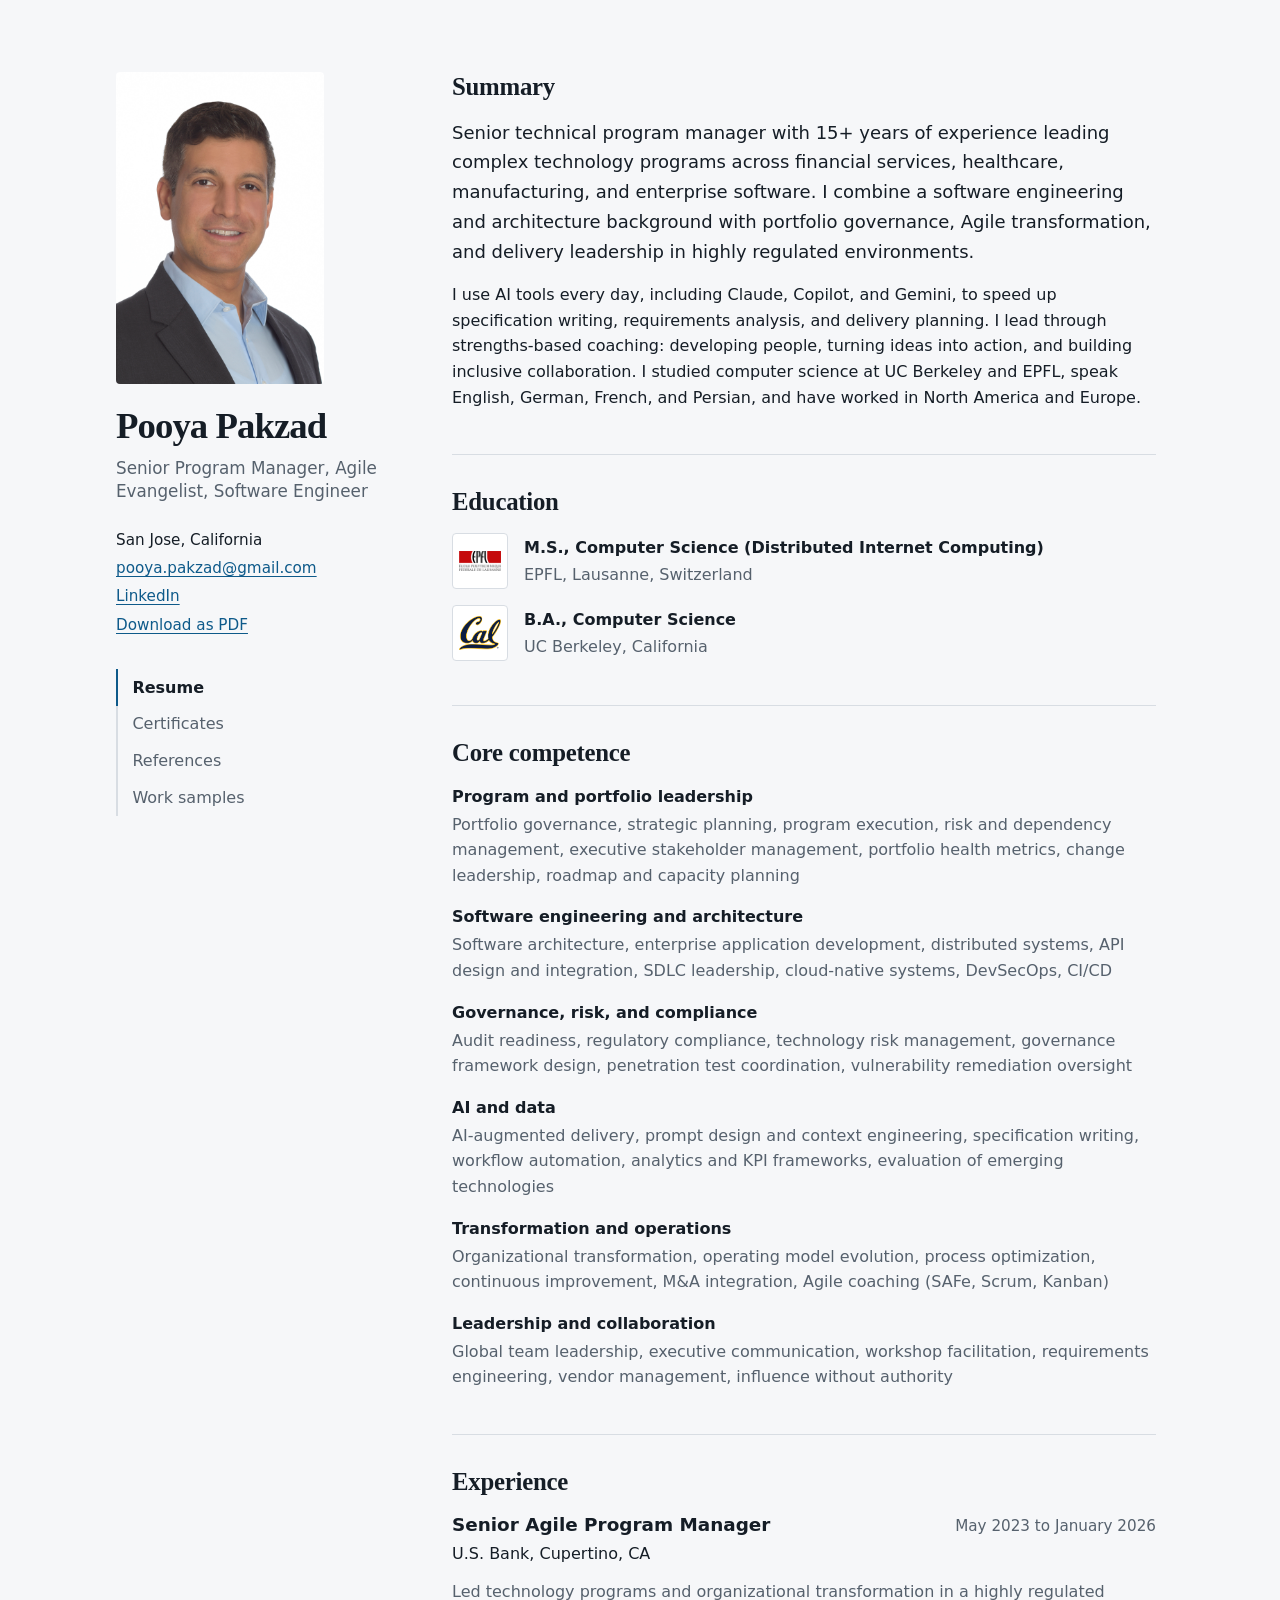
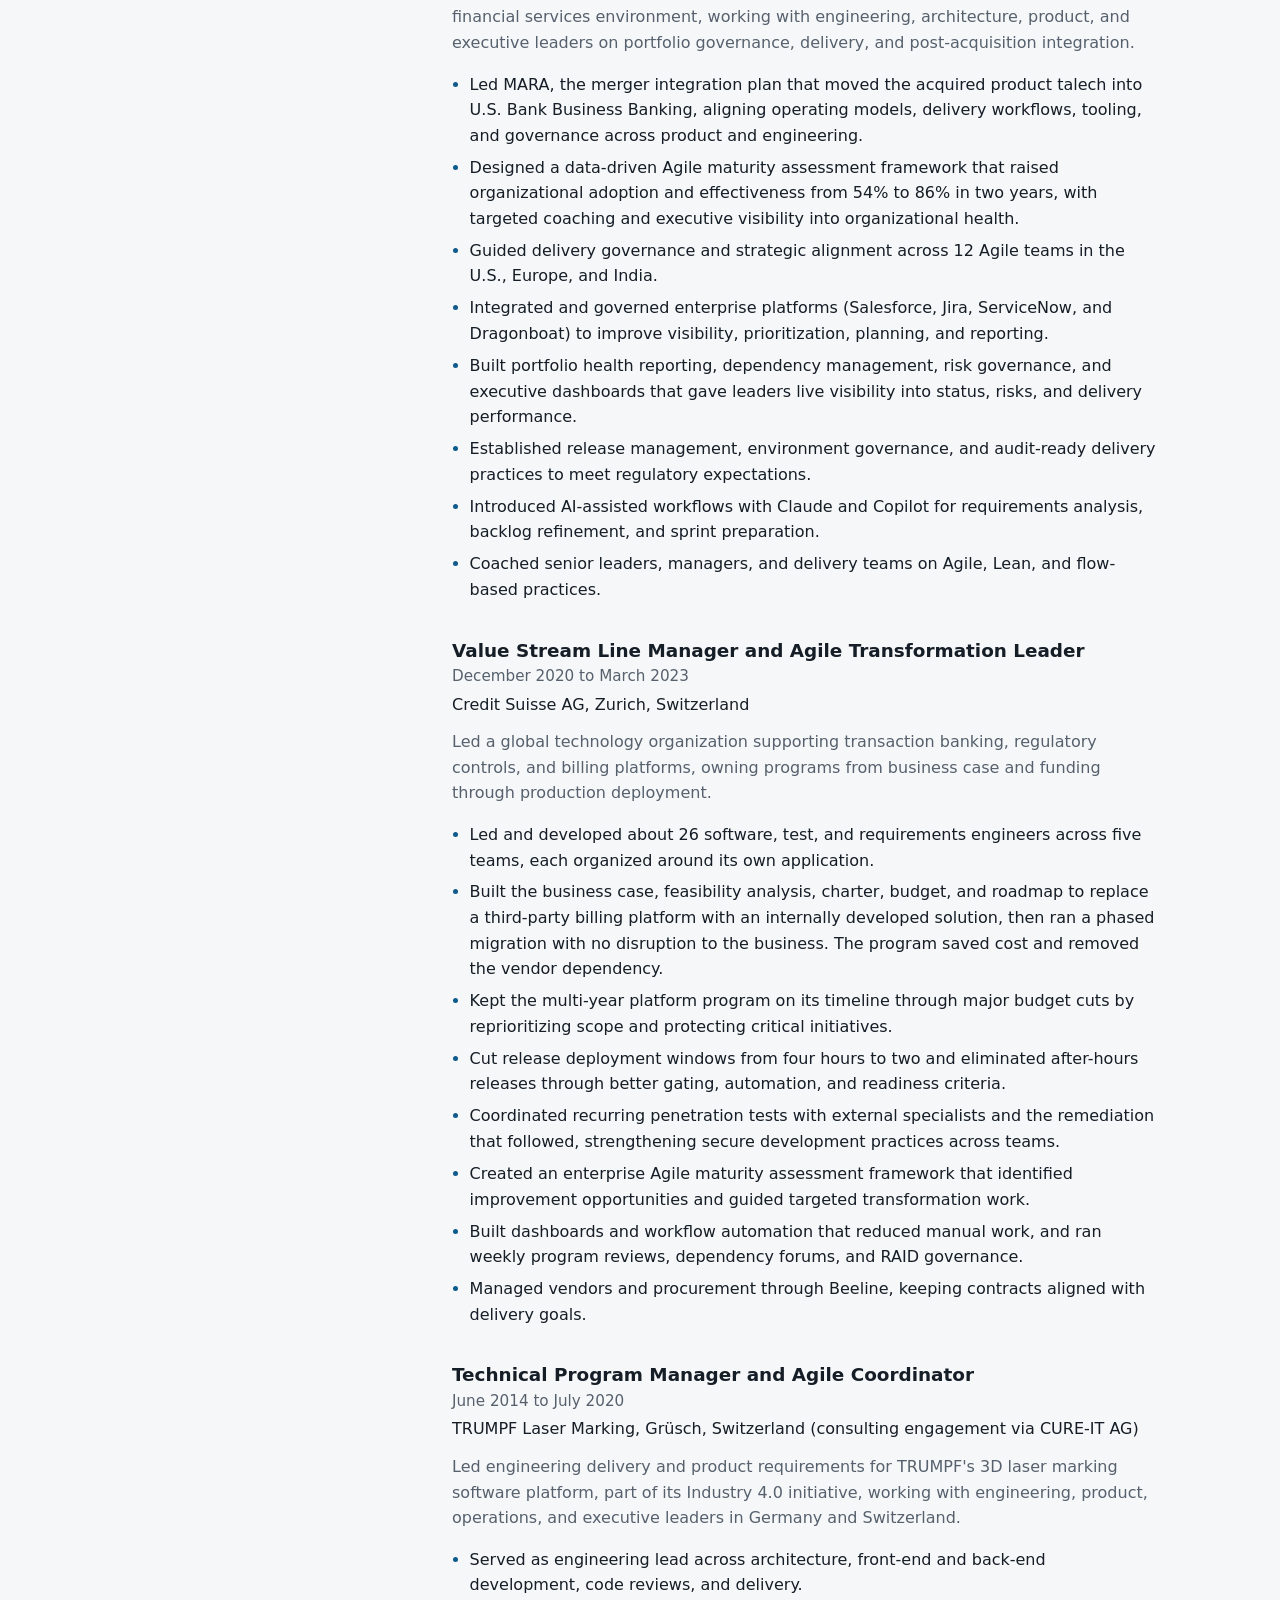
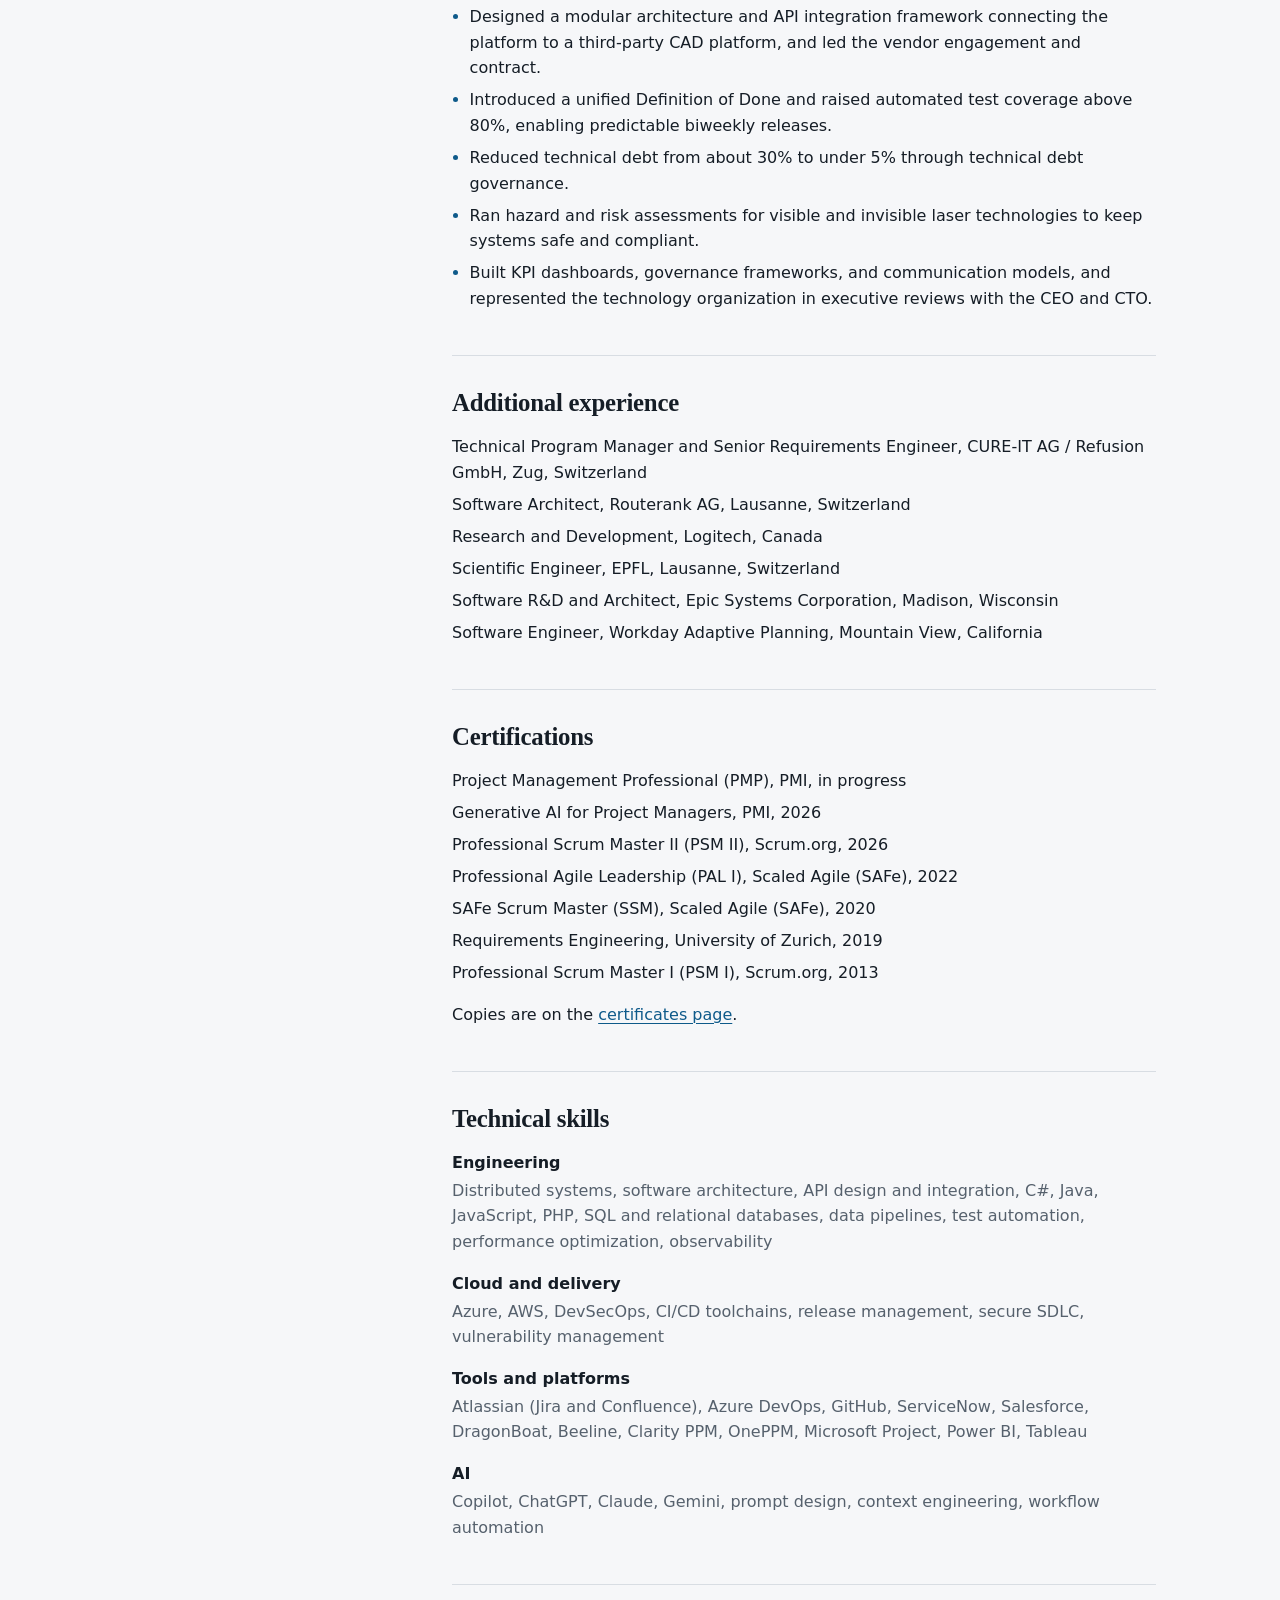
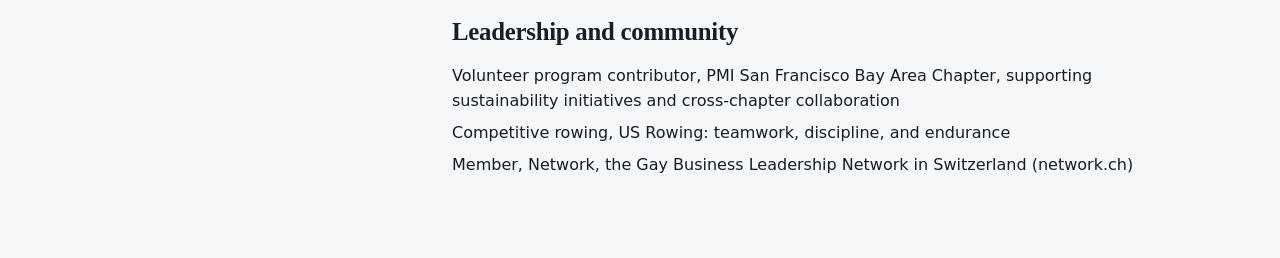
==== index.html @ b154275a "Fix image source paths for education logos" ====
<!doctype html>
<html lang="en">
<head>
  <meta charset="utf-8">
  <meta name="viewport" content="width=device-width, initial-scale=1">
  <meta name="color-scheme" content="light dark">
  <title>Resume | Pooya Pakzad</title>
  <meta name="description" content="Resume of Pooya Pakzad, Senior Technical Program Manager with 15+ years leading complex technology programs in financial services, healthcare, manufacturing, and enterprise software.">
  <link rel="icon" href="data:,">
  <link rel="stylesheet" href="style.css">
</head>
<body>
<div class="page">
  <div class="layout">

    <header class="rail">
      <img class="portrait" src="photo.jpg" width="640" height="960" alt="Portrait of Pooya Pakzad">
      <h1 class="name">Pooya Pakzad</h1>
      <p class="role">Senior Program Manager, Agile Evangelist, Software Engineer</p>
      <ul class="contact">
        <li>San Jose, California</li>
        <li><a href="mailto:pooya.pakzad@gmail.com">pooya.pakzad@gmail.com</a></li>
        <li><a href="https://www.linkedin.com/in/pooyapakzad/">LinkedIn</a></li>
        <li class="noprint"><a href="resume.pdf">Download as PDF</a></li>
      </ul>
      <nav class="nav" aria-label="Site">
        <ul>
          <li><a href="index.html" aria-current="page">Resume</a></li>
          <li><a href="certificates.html">Certificates</a></li>
          <li><a href="references.html">References</a></li>
          <li><a href="samples.html">Work samples</a></li>
        </ul>
      </nav>
    </header>

    <main class="main">

      <section aria-labelledby="summary">
        <h2 id="summary">Summary</h2>
        <p class="lede">Senior technical program manager with 15+ years of experience leading complex technology programs across financial services, healthcare, manufacturing, and enterprise software. I combine a software engineering and architecture background with portfolio governance, Agile transformation, and delivery leadership in highly regulated environments.</p>
        <p>I use AI tools every day, including Claude, Copilot, and Gemini, to speed up specification writing, requirements analysis, and delivery planning. I lead through strengths-based coaching: developing people, turning ideas into action, and building inclusive collaboration. I studied computer science at UC Berkeley and EPFL, speak English, German, French, and Persian, and have worked in North America and Europe.</p>
      </section>

      <section aria-labelledby="education">
        <h2 id="education">Education</h2>
        <ul class="edu">
          <li>
            <img class="edu-logo" src="Logos/epfl.png" alt="" onerror="this.remove()">
            <div>
              <p class="degree">M.S., Computer Science (Distributed Internet Computing)</p>
              <p class="school">EPFL, Lausanne, Switzerland</p>
            </div>
          </li>
          <li>
            <img class="edu-logo" src="Logos/uc-berkeley.png" alt="" onerror="this.remove()">
            <div>
              <p class="degree">B.A., Computer Science</p>
              <p class="school">UC Berkeley, California</p>
            </div>
          </li>
        </ul>
      </section>

      <section aria-labelledby="competence">
        <h2 id="competence">Core competence</h2>
        <dl class="terms">
          <div>
            <dt>Program and portfolio leadership</dt>
            <dd>Portfolio governance, strategic planning, program execution, risk and dependency management, executive stakeholder management, portfolio health metrics, change leadership, roadmap and capacity planning</dd>
          </div>
          <div>
            <dt>Software engineering and architecture</dt>
            <dd>Software architecture, enterprise application development, distributed systems, API design and integration, SDLC leadership, cloud-native systems, DevSecOps, CI/CD</dd>
          </div>
          <div>
            <dt>Governance, risk, and compliance</dt>
            <dd>Audit readiness, regulatory compliance, technology risk management, governance framework design, penetration test coordination, vulnerability remediation oversight</dd>
          </div>
          <div>
            <dt>AI and data</dt>
            <dd>AI-augmented delivery, prompt design and context engineering, specification writing, workflow automation, analytics and KPI frameworks, evaluation of emerging technologies</dd>
          </div>
          <div>
            <dt>Transformation and operations</dt>
            <dd>Organizational transformation, operating model evolution, process optimization, continuous improvement, M&amp;A integration, Agile coaching (SAFe, Scrum, Kanban)</dd>
          </div>
          <div>
            <dt>Leadership and collaboration</dt>
            <dd>Global team leadership, executive communication, workshop facilitation, requirements engineering, vendor management, influence without authority</dd>
          </div>
        </dl>
      </section>

      <section aria-labelledby="experience">
        <h2 id="experience">Experience</h2>

        <article class="job">
          <header>
            <h3>Senior Agile Program Manager</h3>
            <p class="dates">May 2023 to January 2026</p>
            <p class="org">U.S. Bank, Cupertino, CA</p>
          </header>
          <p class="blurb">Led technology programs and organizational transformation in a highly regulated financial services environment, working with engineering, architecture, product, and executive leaders on portfolio governance, delivery, and post-acquisition integration.</p>
          <ul>
            <li>Led MARA, the merger integration plan that moved the acquired product talech into U.S. Bank Business Banking, aligning operating models, delivery workflows, tooling, and governance across product and engineering.</li>
            <li>Designed a data-driven Agile maturity assessment framework that raised organizational adoption and effectiveness from 54% to 86% in two years, with targeted coaching and executive visibility into organizational health.</li>
            <li>Guided delivery governance and strategic alignment across 12 Agile teams in the U.S., Europe, and India.</li>
            <li>Integrated and governed enterprise platforms (Salesforce, Jira, ServiceNow, and Dragonboat) to improve visibility, prioritization, planning, and reporting.</li>
            <li>Built portfolio health reporting, dependency management, risk governance, and executive dashboards that gave leaders live visibility into status, risks, and delivery performance.</li>
            <li>Established release management, environment governance, and audit-ready delivery practices to meet regulatory expectations.</li>
            <li>Introduced AI-assisted workflows with Claude and Copilot for requirements analysis, backlog refinement, and sprint preparation.</li>
            <li>Coached senior leaders, managers, and delivery teams on Agile, Lean, and flow-based practices.</li>
          </ul>
        </article>

        <article class="job">
          <header>
            <h3>Value Stream Line Manager and Agile Transformation Leader</h3>
            <p class="dates">December 2020 to March 2023</p>
            <p class="org">Credit Suisse AG, Zurich, Switzerland</p>
          </header>
          <p class="blurb">Led a global technology organization supporting transaction banking, regulatory controls, and billing platforms, owning programs from business case and funding through production deployment.</p>
          <ul>
            <li>Led and developed about 26 software, test, and requirements engineers across five teams, each organized around its own application.</li>
            <li>Built the business case, feasibility analysis, charter, budget, and roadmap to replace a third-party billing platform with an internally developed solution, then ran a phased migration with no disruption to the business. The program saved cost and removed the vendor dependency.</li>
            <li>Kept the multi-year platform program on its timeline through major budget cuts by reprioritizing scope and protecting critical initiatives.</li>
            <li>Cut release deployment windows from four hours to two and eliminated after-hours releases through better gating, automation, and readiness criteria.</li>
            <li>Coordinated recurring penetration tests with external specialists and the remediation that followed, strengthening secure development practices across teams.</li>
            <li>Created an enterprise Agile maturity assessment framework that identified improvement opportunities and guided targeted transformation work.</li>
            <li>Built dashboards and workflow automation that reduced manual work, and ran weekly program reviews, dependency forums, and RAID governance.</li>
            <li>Managed vendors and procurement through Beeline, keeping contracts aligned with delivery goals.</li>
          </ul>
        </article>

        <article class="job">
          <header>
            <h3>Technical Program Manager and Agile Coordinator</h3>
            <p class="dates">June 2014 to July 2020</p>
            <p class="org">TRUMPF Laser Marking, Grüsch, Switzerland (consulting engagement via CURE-IT AG)</p>
          </header>
          <p class="blurb">Led engineering delivery and product requirements for TRUMPF's 3D laser marking software platform, part of its Industry 4.0 initiative, working with engineering, product, operations, and executive leaders in Germany and Switzerland.</p>
          <ul>
            <li>Served as engineering lead across architecture, front-end and back-end development, code reviews, and delivery.</li>
            <li>Designed a modular architecture and API integration framework connecting the platform to a third-party CAD platform, and led the vendor engagement and contract.</li>
            <li>Introduced a unified Definition of Done and raised automated test coverage above 80%, enabling predictable biweekly releases.</li>
            <li>Reduced technical debt from about 30% to under 5% through technical debt governance.</li>
            <li>Ran hazard and risk assessments for visible and invisible laser technologies to keep systems safe and compliant.</li>
            <li>Built KPI dashboards, governance frameworks, and communication models, and represented the technology organization in executive reviews with the CEO and CTO.</li>
          </ul>
        </article>
      </section>

      <section aria-labelledby="earlier">
        <h2 id="earlier">Additional experience</h2>
        <ul class="plain">
          <li>Technical Program Manager and Senior Requirements Engineer, CURE-IT AG / Refusion GmbH, Zug, Switzerland</li>
          <li>Software Architect, Routerank AG, Lausanne, Switzerland</li>
          <li>Research and Development, Logitech, Canada</li>
          <li>Scientific Engineer, EPFL, Lausanne, Switzerland</li>
          <li>Software R&amp;D and Architect, Epic Systems Corporation, Madison, Wisconsin</li>
          <li>Software Engineer, Workday Adaptive Planning, Mountain View, California</li>
        </ul>
      </section>

      <section aria-labelledby="certifications">
        <h2 id="certifications">Certifications</h2>
        <ul class="plain">
          <li>Project Management Professional (PMP), PMI, in progress</li>
          <li>Generative AI for Project Managers, PMI, 2026</li>
          <li>Professional Scrum Master II (PSM II), Scrum.org, 2026</li>
          <li>Professional Agile Leadership (PAL I), Scaled Agile (SAFe), 2022</li>
          <li>SAFe Scrum Master (SSM), Scaled Agile (SAFe), 2020</li>
          <li>Requirements Engineering, University of Zurich, 2019</li>
          <li>Professional Scrum Master I (PSM I), Scrum.org, 2013</li>
        </ul>
        <p>Copies are on the <a href="certificates.html">certificates page</a>.</p>
      </section>

      <section aria-labelledby="skills">
        <h2 id="skills">Technical skills</h2>
        <dl class="terms">
          <div>
            <dt>Engineering</dt>
            <dd>Distributed systems, software architecture, API design and integration, C#, Java, JavaScript, PHP, SQL and relational databases, data pipelines, test automation, performance optimization, observability</dd>
          </div>
          <div>
            <dt>Cloud and delivery</dt>
            <dd>Azure, AWS, DevSecOps, CI/CD toolchains, release management, secure SDLC, vulnerability management</dd>
          </div>
          <div>
            <dt>Tools and platforms</dt>
            <dd>Atlassian (Jira and Confluence), Azure DevOps, GitHub, ServiceNow, Salesforce, DragonBoat, Beeline, Clarity PPM, OnePPM, Microsoft Project, Power BI, Tableau</dd>
          </div>
          <div>
            <dt>AI</dt>
            <dd>Copilot, ChatGPT, Claude, Gemini, prompt design, context engineering, workflow automation</dd>
          </div>
        </dl>
      </section>

      <section aria-labelledby="community">
        <h2 id="community">Leadership and community</h2>
        <ul class="plain">
          <li>Volunteer program contributor, PMI San Francisco Bay Area Chapter, supporting sustainability initiatives and cross-chapter collaboration</li>
          <li>Competitive rowing, US Rowing: teamwork, discipline, and endurance</li>
          <li>Member, Network, the Gay Business Leadership Network in Switzerland (network.ch)</li>
        </ul>
      </section>

    </main>
  </div>
</div>
</body>
</html>
---- style.css ----
:root {
  --bg: #f6f7f9;
  --ink: #151d26;
  --muted: #56616d;
  --rule: #d8dde3;
  --accent: #0e5a8a;
  --serif: "Iowan Old Style", "Palatino Linotype", Palatino, Charter, Georgia, serif;
  --sans: system-ui, -apple-system, "Segoe UI", Roboto, "Helvetica Neue", Arial, sans-serif;
}

@media (prefers-color-scheme: dark) {
  :root {
    --bg: #0f161d;
    --ink: #e7ecf1;
    --muted: #9aa6b2;
    --rule: #273340;
    --accent: #7bb8e3;
  }
}

* { box-sizing: border-box; }

@media (prefers-reduced-motion: no-preference) {
  html { scroll-behavior: smooth; }
}

body {
  margin: 0;
  background: var(--bg);
  color: var(--ink);
  font: 400 1rem/1.6 var(--sans);
  -webkit-font-smoothing: antialiased;
}

a {
  color: var(--accent);
  text-decoration-thickness: 1px;
  text-underline-offset: 3px;
}
a:hover { text-decoration-thickness: 2px; }
:focus-visible {
  outline: 3px solid var(--accent);
  outline-offset: 3px;
  border-radius: 2px;
}

.page {
  max-width: 68rem;
  margin: 0 auto;
  padding: 0 1.25rem;
}

.layout {
  display: grid;
  gap: 2.5rem;
  padding: 3rem 0 4rem;
}

/* Left rail: portrait, name, contact, navigation */
.rail .portrait {
  display: block;
  width: 11rem;
  height: auto;
  margin: 0 0 1.5rem;
  border-radius: 4px;
  background: var(--rule);
}
.rail { container-type: inline-size; }
.rail .name {
  margin: 0;
  font: 600 2.3rem / 1 var(--serif);
  letter-spacing: -0.025em;
  white-space: nowrap;
}
/* Scale the name to the width of the column so it always stays on one line */
@supports (font-size: 1cqi) {
  .rail .name { font-size: min(3.25rem, 13.5cqi); }
}
.rail .name a { color: inherit; text-decoration: none; }
.rail .role {
  margin: 0.75rem 0 0;
  color: var(--muted);
  font-size: 1.05rem;
  line-height: 1.4;
  text-wrap: balance;
}
.contact {
  margin: 1.5rem 0 0;
  padding: 0;
  list-style: none;
  font-size: 0.95rem;
}
.contact li { margin: 0.25rem 0; overflow-wrap: anywhere; }

.nav { margin-top: 2rem; }
.nav ul {
  list-style: none;
  margin: 0;
  padding: 0;
  display: flex;
  flex-wrap: wrap;
  gap: 0.25rem 1.25rem;
}
.nav a {
  display: block;
  padding: 0.4rem 0;
  border-bottom: 2px solid transparent;
  color: var(--muted);
  text-decoration: none;
}
.nav a:hover { color: var(--ink); }
.nav a[aria-current="page"] {
  color: var(--ink);
  font-weight: 600;
  border-bottom-color: var(--accent);
}

@media (min-width: 56rem) {
  .layout {
    grid-template-columns: 17rem minmax(0, 1fr);
    gap: 4rem;
    padding-top: 4.5rem;
  }
  .rail { align-self: start; }
  .rail .portrait { width: 13rem; }
  .nav ul { display: block; }
  .nav a {
    padding: 0.35rem 0 0.35rem 0.9rem;
    border-bottom: 0;
    border-left: 2px solid var(--rule);
  }
  .nav a:hover { border-left-color: var(--ink); }
  .nav a[aria-current="page"] { border-left-color: var(--accent); }
}

/* Keep the left column pinned only when the screen is tall enough to show all of it */
@media (min-width: 56rem) and (min-height: 56rem) {
  .rail { position: sticky; top: 2rem; }
}

/* Main column */
.main { max-width: 44rem; }
.main h1 {
  margin: 0 0 0.75rem;
  font: 600 2rem / 1.1 var(--serif);
  letter-spacing: -0.015em;
}
.main h2 {
  margin: 0 0 1rem;
  font: 600 1.55rem / 1.2 var(--serif);
  letter-spacing: -0.01em;
}
.main section + section {
  margin-top: 2.75rem;
  padding-top: 2rem;
  border-top: 1px solid var(--rule);
}
.lede { margin: 0; font-size: 1.125rem; line-height: 1.65; }
.intro { margin: 0 0 2rem; color: var(--muted); }

.main ul { padding-left: 1.1rem; }
.main li { margin: 0.4rem 0; }
.main li::marker { color: var(--accent); }
.main ul.plain { list-style: none; padding-left: 0; }

/* Definition lists: competence and skills */
.terms { margin: 0; display: grid; gap: 1rem; }
.terms div { margin: 0; }
.terms dt { font-weight: 600; }
.terms dd { margin: 0.15rem 0 0; color: var(--muted); }

/* Jobs */
.job + .job { margin-top: 2.25rem; }
.job header {
  display: flex;
  flex-wrap: wrap;
  justify-content: space-between;
  align-items: baseline;
  gap: 0.1rem 1.5rem;
}
.job h3 { margin: 0; font: 600 1.15rem / 1.3 var(--sans); }
.job .dates {
  margin: 0;
  color: var(--muted);
  font-size: 0.95rem;
  font-variant-numeric: tabular-nums;
}
.job .org { flex-basis: 100%; margin: 0.1rem 0 0; font-weight: 500; }
.job .blurb { margin: 0.75rem 0 0; color: var(--muted); }

/* Education */
.main ul.edu { list-style: none; padding-left: 0; }
.main .edu li { display: flex; align-items: center; gap: 1rem; margin: 1rem 0; }
.edu-logo {
  flex: none;
  width: 3.5rem;
  height: 3.5rem;
  padding: 0.35rem;
  object-fit: contain;
  background: #fff;
  border: 1px solid var(--rule);
  border-radius: 4px;
}
.edu .degree { margin: 0; font-weight: 600; }
.edu .school { margin: 0.1rem 0 0; color: var(--muted); }

/* Document lists: certificates, references, samples */
.docs { list-style: none; margin: 0; padding: 0; }
.main .docs li {
  display: flex;
  flex-wrap: wrap;
  justify-content: space-between;
  align-items: baseline;
  gap: 0.25rem 1.5rem;
  margin: 0;
  padding: 1rem 0;
  border-top: 1px solid var(--rule);
}
.main .docs li:last-child { border-bottom: 1px solid var(--rule); }
.docs .title { margin: 0; font-weight: 600; }
.docs .meta { margin: 0.1rem 0 0; color: var(--muted); font-size: 0.95rem; }
.docs .status { color: var(--muted); font-size: 0.95rem; }

@media print {
  body { background: #fff; color: #000; font-size: 10.5pt; }
  .nav, .noprint { display: none; }
  .layout { display: block; padding: 0; }
  .rail { position: static; margin-bottom: 1.5rem; }
  .main { max-width: none; }
  a { color: inherit; }
  .job, .terms div { break-inside: avoid; }
}
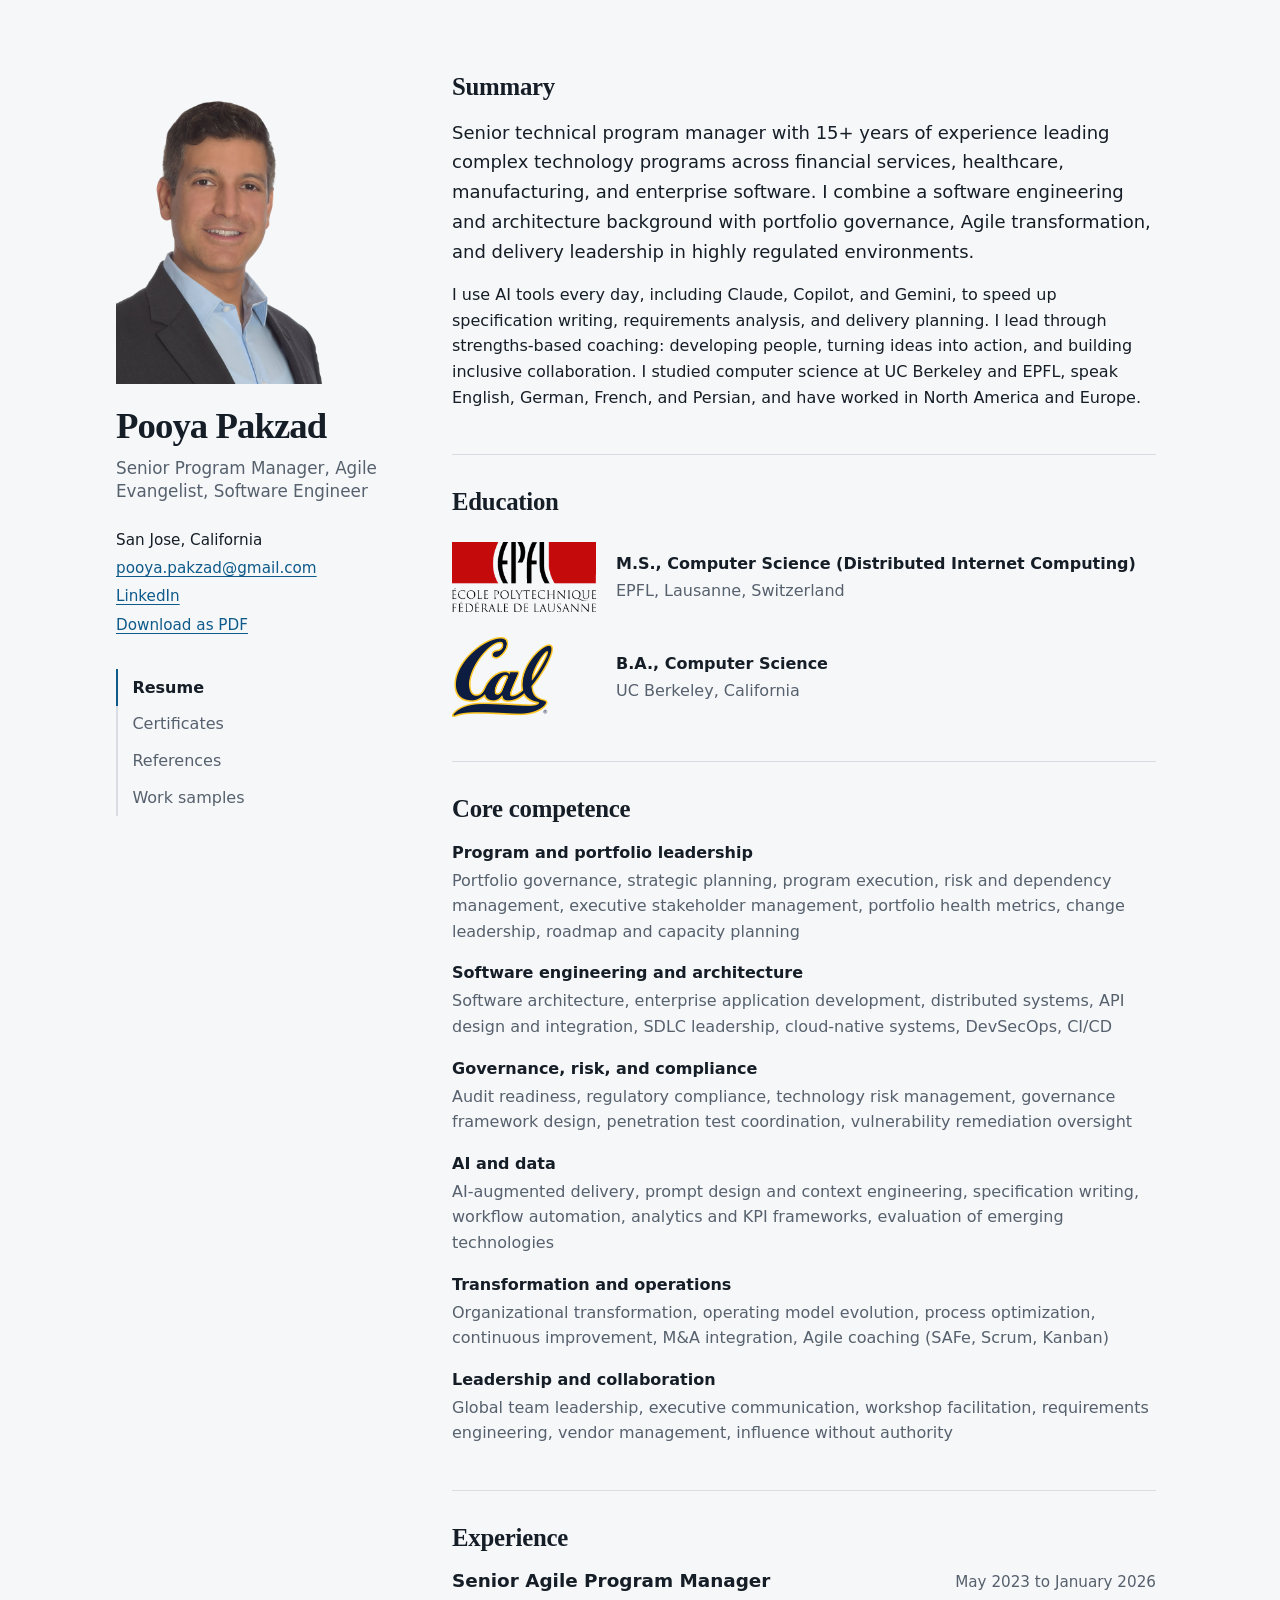
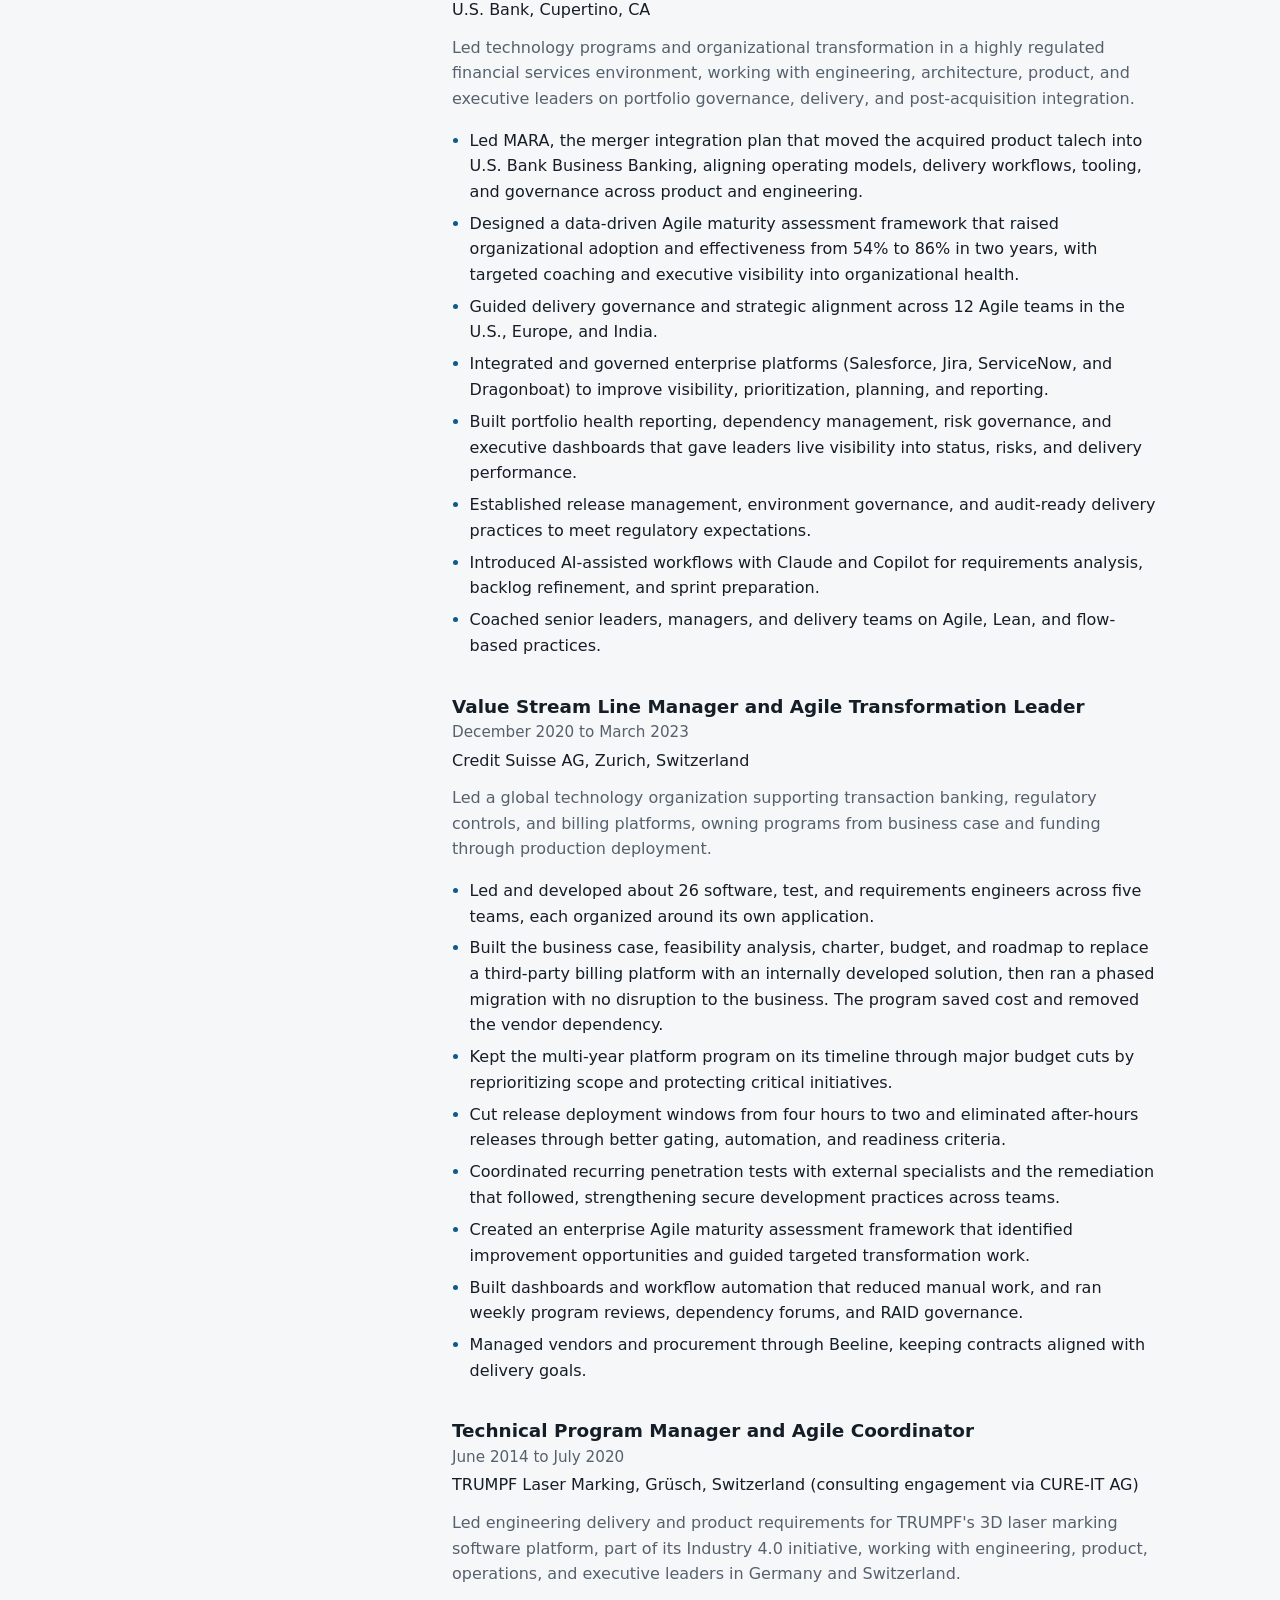
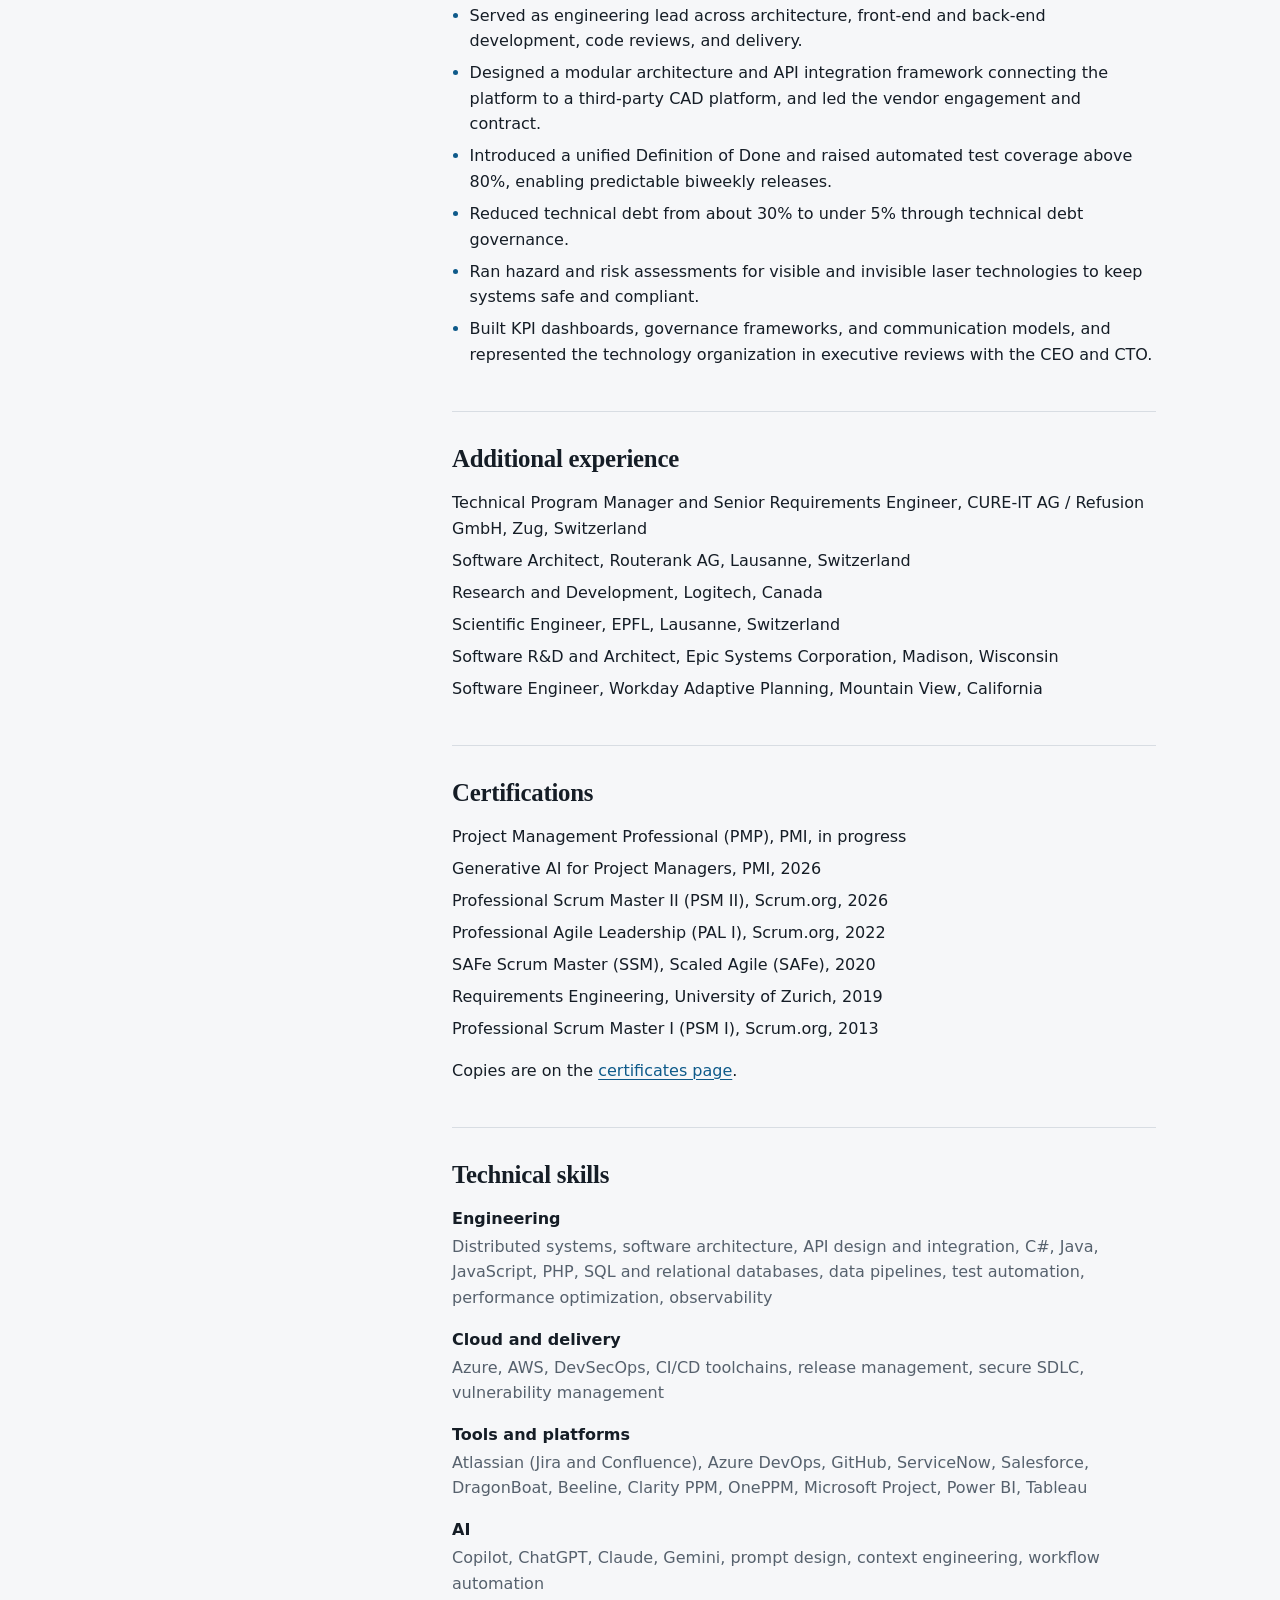
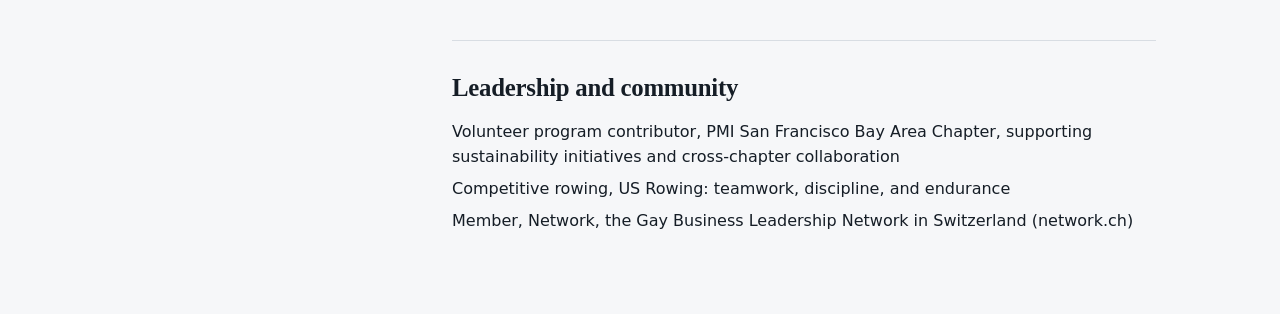
==== commit 92a58fa6: "Add files via upload" ====
--- a/index.html
+++ b/index.html
@@ -14,7 +14,7 @@
   <div class="layout">
 
     <header class="rail">
-      <img class="portrait" src="photo.jpg" width="640" height="960" alt="Portrait of Pooya Pakzad">
+      <img class="portrait" src="photo.webp" width="640" height="960" alt="Portrait of Pooya Pakzad">
       <h1 class="name">Pooya Pakzad</h1>
       <p class="role">Senior Program Manager, Agile Evangelist, Software Engineer</p>
       <ul class="contact">
@@ -45,14 +45,14 @@
         <h2 id="education">Education</h2>
         <ul class="edu">
           <li>
-            <img class="edu-logo" src="Logos/epfl.png" alt="" onerror="this.remove()">
+            <img class="edu-logo" src="Logos/epfl.png" alt="" onerror="this.style.visibility='hidden'">
             <div>
               <p class="degree">M.S., Computer Science (Distributed Internet Computing)</p>
               <p class="school">EPFL, Lausanne, Switzerland</p>
             </div>
           </li>
           <li>
-            <img class="edu-logo" src="Logos/uc-berkeley.png" alt="" onerror="this.remove()">
+            <img class="edu-logo" src="Logos/uc-berkeley.png" alt="" onerror="this.style.visibility='hidden'">
             <div>
               <p class="degree">B.A., Computer Science</p>
               <p class="school">UC Berkeley, California</p>
@@ -168,7 +168,7 @@
           <li>Project Management Professional (PMP), PMI, in progress</li>
           <li>Generative AI for Project Managers, PMI, 2026</li>
           <li>Professional Scrum Master II (PSM II), Scrum.org, 2026</li>
-          <li>Professional Agile Leadership (PAL I), Scaled Agile (SAFe), 2022</li>
+          <li>Professional Agile Leadership (PAL I), Scrum.org, 2022</li>
           <li>SAFe Scrum Master (SSM), Scaled Agile (SAFe), 2020</li>
           <li>Requirements Engineering, University of Zurich, 2019</li>
           <li>Professional Scrum Master I (PSM I), Scrum.org, 2013</li>
--- a/style.css
+++ b/style.css
@@ -62,8 +62,6 @@
   width: 11rem;
   height: auto;
   margin: 0 0 1.5rem;
-  border-radius: 4px;
-  background: var(--rule);
 }
 .rail { container-type: inline-size; }
 .rail .name {
@@ -190,22 +188,37 @@
 
 /* Education */
 .main ul.edu { list-style: none; padding-left: 0; }
-.main .edu li { display: flex; align-items: center; gap: 1rem; margin: 1rem 0; }
+.main .edu li { display: flex; align-items: center; gap: 1.25rem; margin: 1.25rem 0; }
+/* Logos have transparent backgrounds and sit directly on the page, without a frame */
 .edu-logo {
   flex: none;
-  width: 3.5rem;
-  height: 3.5rem;
-  padding: 0.35rem;
+  width: 9rem;
+  height: 5rem;
   object-fit: contain;
-  background: #fff;
-  border: 1px solid var(--rule);
-  border-radius: 4px;
+  object-position: left center;
+}
+.logo {
+  flex: none;
+  width: 7rem;
+  height: 5rem;
+  object-fit: contain;
+  object-position: left center;
+}
+/* Dark mode: the logos' dark lettering needs a light backing to stay readable */
+@media (prefers-color-scheme: dark) {
+  .edu-logo, .logo {
+    box-sizing: border-box;
+    padding: 0.4rem 0.6rem;
+    background: #eef2f6;
+    border-radius: 6px;
+    object-position: center;
+  }
 }
 .edu .degree { margin: 0; font-weight: 600; }
 .edu .school { margin: 0.1rem 0 0; color: var(--muted); }
 
 /* Document lists: certificates, references, samples */
-.docs { list-style: none; margin: 0; padding: 0; }
+.main ul.docs { list-style: none; margin: 0; padding: 0; }
 .main .docs li {
   display: flex;
   flex-wrap: wrap;
@@ -220,6 +233,17 @@
 .docs .title { margin: 0; font-weight: 600; }
 .docs .meta { margin: 0.1rem 0 0; color: var(--muted); font-size: 0.95rem; }
 .docs .status { color: var(--muted); font-size: 0.95rem; }
+
+/* Certificates: institution logo on the left, link on the right */
+.main .docs.with-logos li {
+  align-items: center;
+  justify-content: flex-start;
+  gap: 0.5rem 1rem;
+}
+.docs.with-logos .what { flex: 1 1 11rem; min-width: 0; }
+.docs.with-logos .what + a,
+.docs.with-logos .what + .status { flex: none; }
+.logo-spacer { flex: none; width: 7rem; height: 5rem; }
 
 @media print {
   body { background: #fff; color: #000; font-size: 10.5pt; }
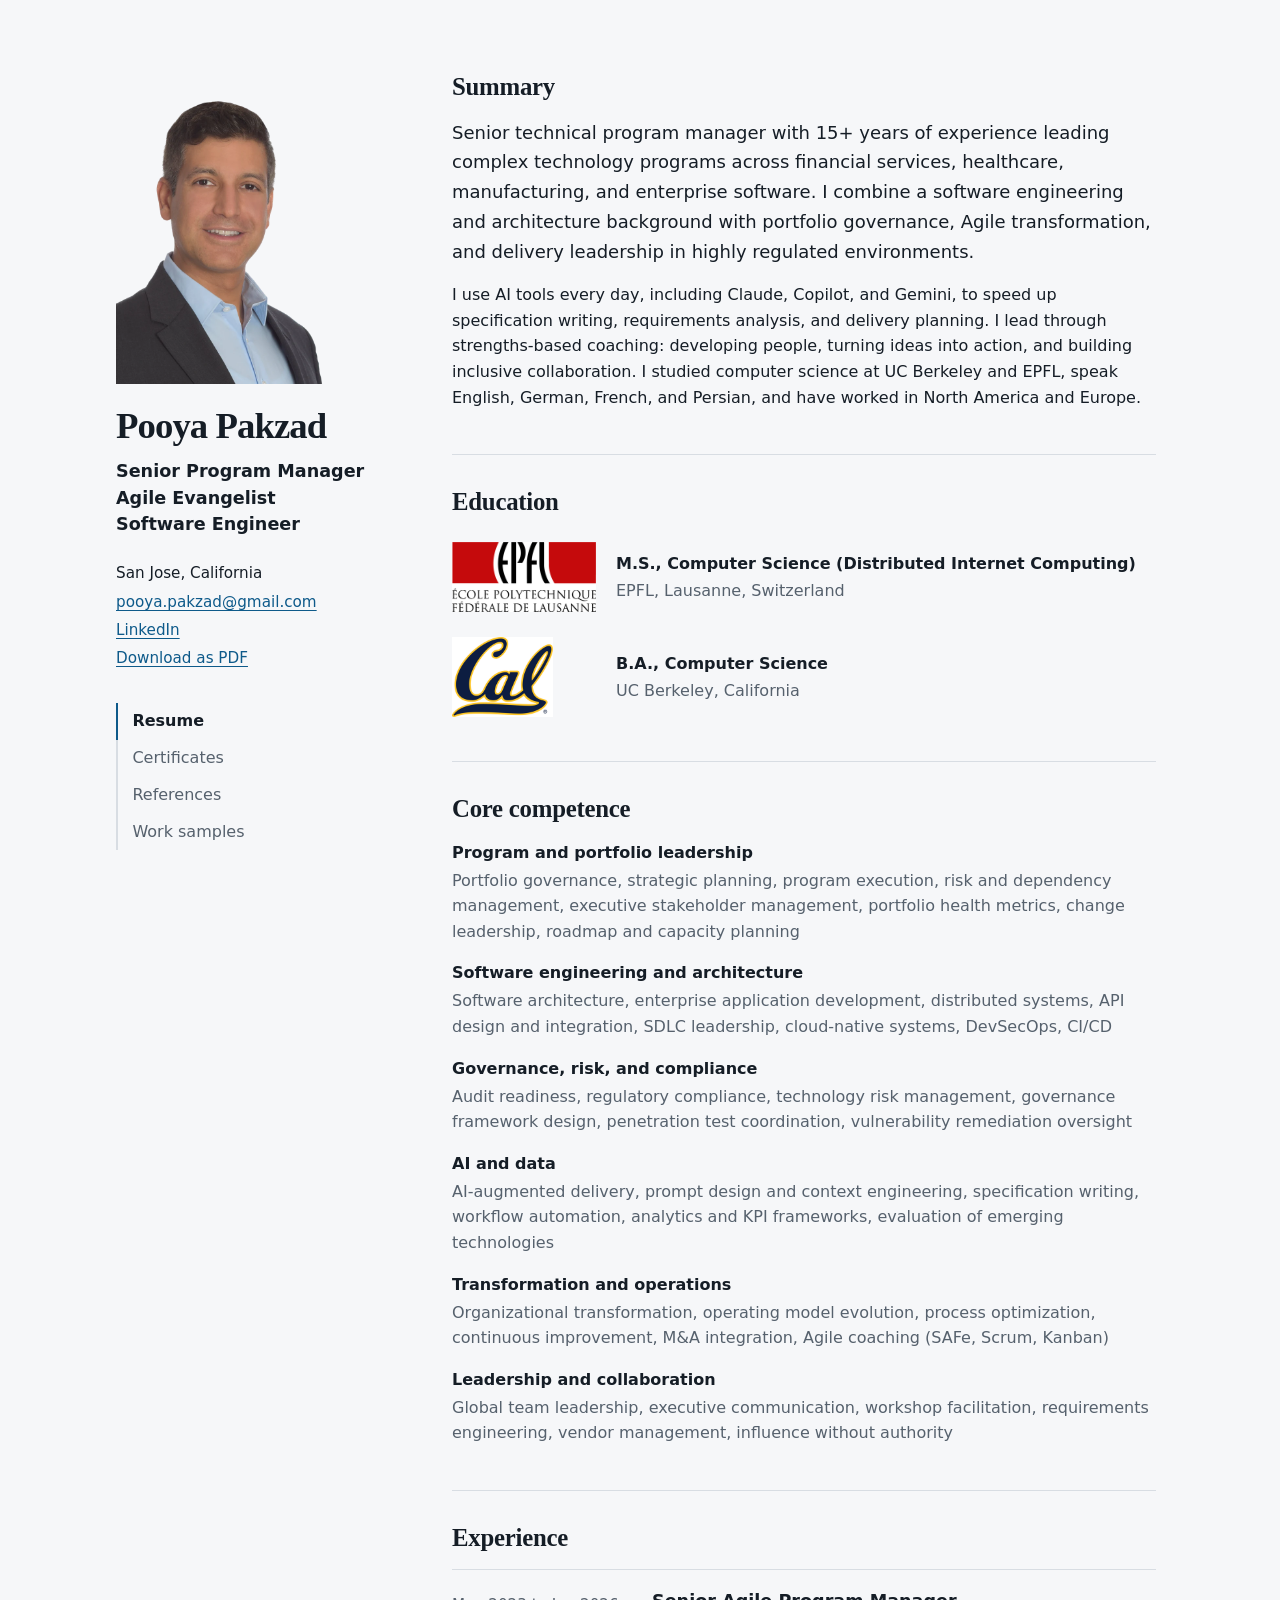
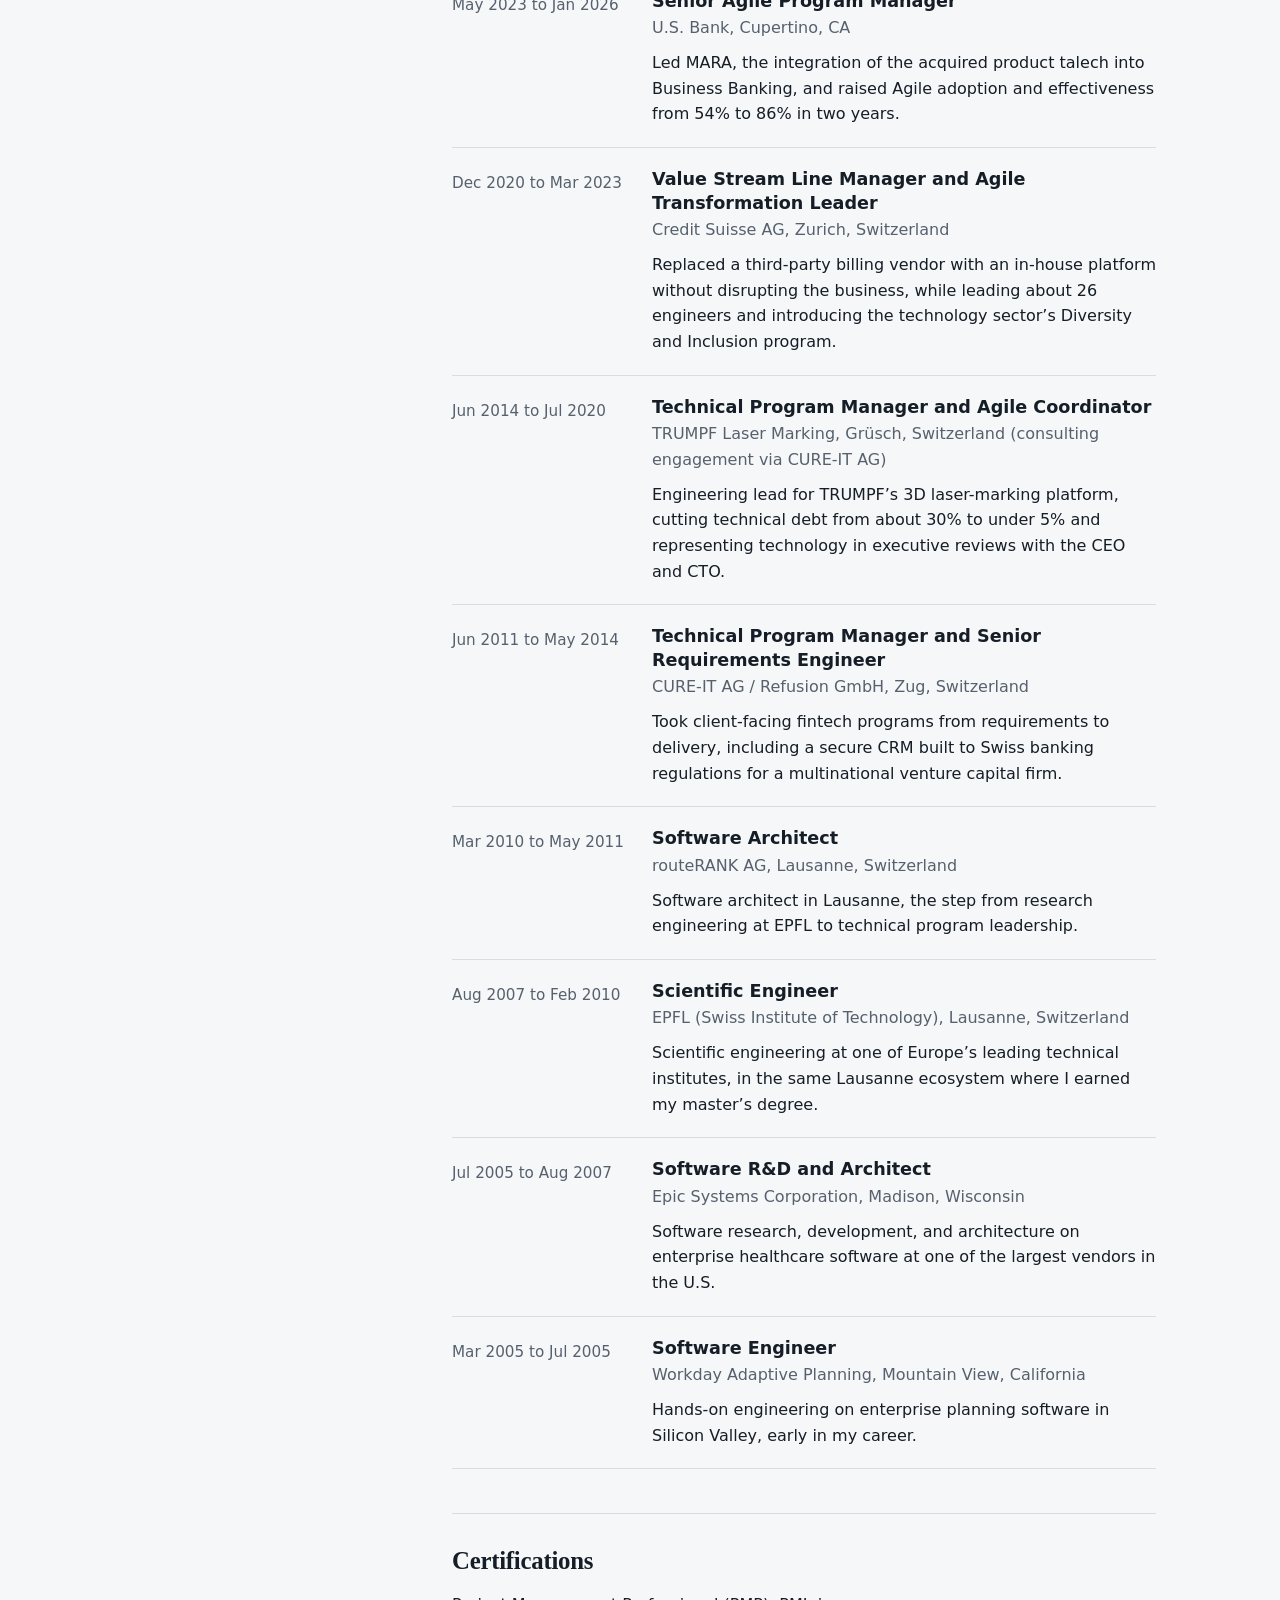
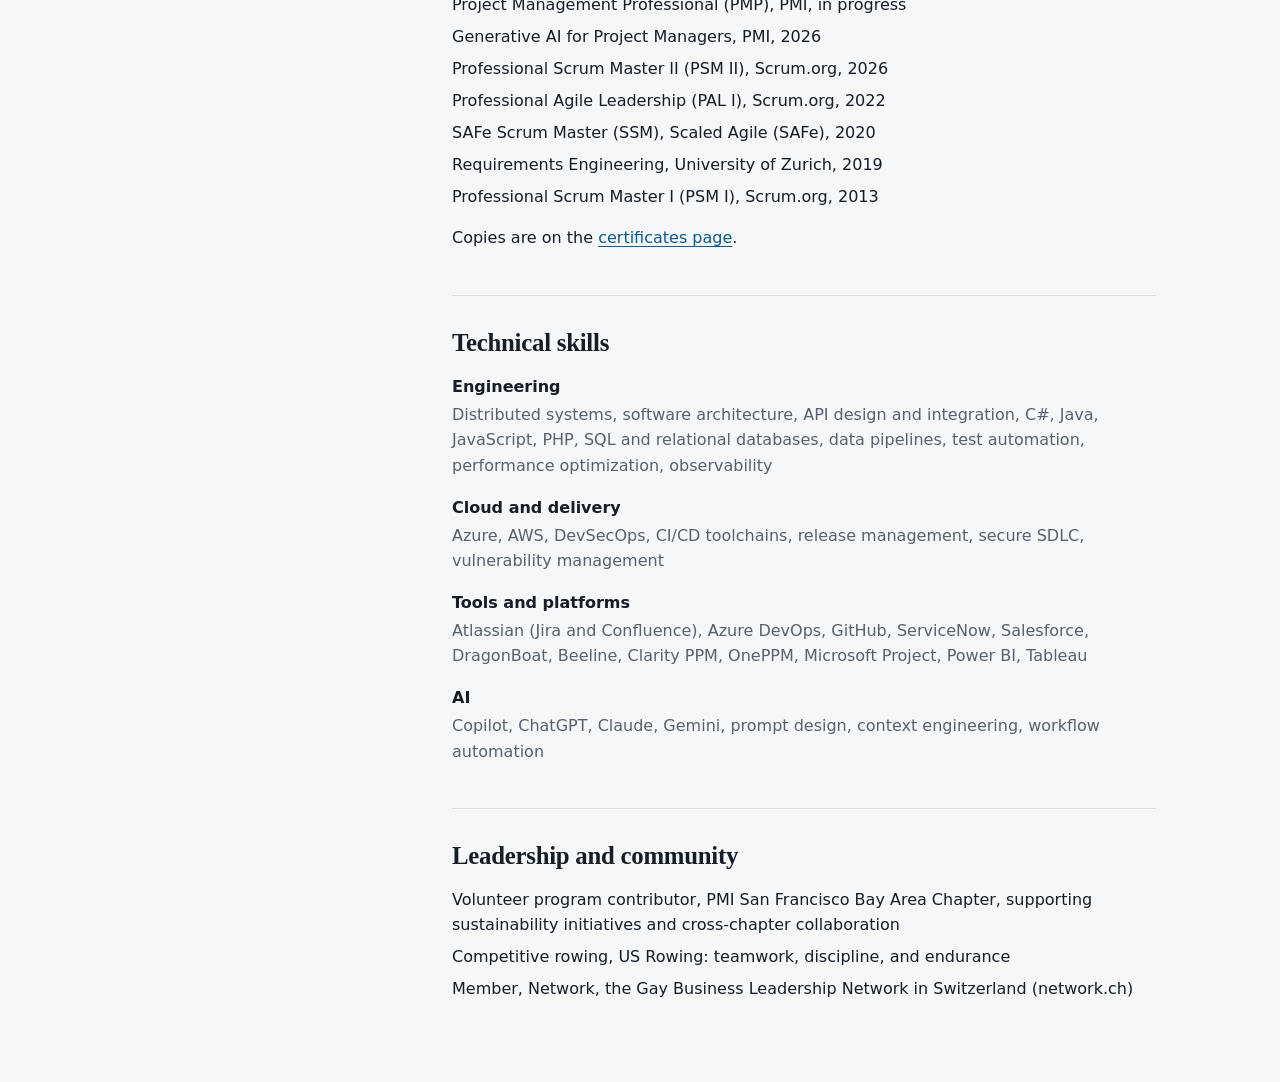
==== commit 17ba7c31: "Add files via upload" ====
--- a/index.html
+++ b/index.html
@@ -16,7 +16,7 @@
     <header class="rail">
       <img class="portrait" src="photo.webp" width="640" height="960" alt="Portrait of Pooya Pakzad">
       <h1 class="name">Pooya Pakzad</h1>
-      <p class="role">Senior Program Manager, Agile Evangelist, Software Engineer</p>
+      <p class="role"><span>Senior Program Manager</span><span>Agile Evangelist</span><span>Software Engineer</span></p>
       <ul class="contact">
         <li>San Jose, California</li>
         <li><a href="mailto:pooya.pakzad@gmail.com">pooya.pakzad@gmail.com</a></li>
@@ -93,72 +93,71 @@
 
       <section aria-labelledby="experience">
         <h2 id="experience">Experience</h2>
-
-        <article class="job">
-          <header>
-            <h3>Senior Agile Program Manager</h3>
-            <p class="dates">May 2023 to January 2026</p>
-            <p class="org">U.S. Bank, Cupertino, CA</p>
-          </header>
-          <p class="blurb">Led technology programs and organizational transformation in a highly regulated financial services environment, working with engineering, architecture, product, and executive leaders on portfolio governance, delivery, and post-acquisition integration.</p>
-          <ul>
-            <li>Led MARA, the merger integration plan that moved the acquired product talech into U.S. Bank Business Banking, aligning operating models, delivery workflows, tooling, and governance across product and engineering.</li>
-            <li>Designed a data-driven Agile maturity assessment framework that raised organizational adoption and effectiveness from 54% to 86% in two years, with targeted coaching and executive visibility into organizational health.</li>
-            <li>Guided delivery governance and strategic alignment across 12 Agile teams in the U.S., Europe, and India.</li>
-            <li>Integrated and governed enterprise platforms (Salesforce, Jira, ServiceNow, and Dragonboat) to improve visibility, prioritization, planning, and reporting.</li>
-            <li>Built portfolio health reporting, dependency management, risk governance, and executive dashboards that gave leaders live visibility into status, risks, and delivery performance.</li>
-            <li>Established release management, environment governance, and audit-ready delivery practices to meet regulatory expectations.</li>
-            <li>Introduced AI-assisted workflows with Claude and Copilot for requirements analysis, backlog refinement, and sprint preparation.</li>
-            <li>Coached senior leaders, managers, and delivery teams on Agile, Lean, and flow-based practices.</li>
-          </ul>
-        </article>
-
-        <article class="job">
-          <header>
-            <h3>Value Stream Line Manager and Agile Transformation Leader</h3>
-            <p class="dates">December 2020 to March 2023</p>
-            <p class="org">Credit Suisse AG, Zurich, Switzerland</p>
-          </header>
-          <p class="blurb">Led a global technology organization supporting transaction banking, regulatory controls, and billing platforms, owning programs from business case and funding through production deployment.</p>
-          <ul>
-            <li>Led and developed about 26 software, test, and requirements engineers across five teams, each organized around its own application.</li>
-            <li>Built the business case, feasibility analysis, charter, budget, and roadmap to replace a third-party billing platform with an internally developed solution, then ran a phased migration with no disruption to the business. The program saved cost and removed the vendor dependency.</li>
-            <li>Kept the multi-year platform program on its timeline through major budget cuts by reprioritizing scope and protecting critical initiatives.</li>
-            <li>Cut release deployment windows from four hours to two and eliminated after-hours releases through better gating, automation, and readiness criteria.</li>
-            <li>Coordinated recurring penetration tests with external specialists and the remediation that followed, strengthening secure development practices across teams.</li>
-            <li>Created an enterprise Agile maturity assessment framework that identified improvement opportunities and guided targeted transformation work.</li>
-            <li>Built dashboards and workflow automation that reduced manual work, and ran weekly program reviews, dependency forums, and RAID governance.</li>
-            <li>Managed vendors and procurement through Beeline, keeping contracts aligned with delivery goals.</li>
-          </ul>
-        </article>
-
-        <article class="job">
-          <header>
-            <h3>Technical Program Manager and Agile Coordinator</h3>
-            <p class="dates">June 2014 to July 2020</p>
-            <p class="org">TRUMPF Laser Marking, Grüsch, Switzerland (consulting engagement via CURE-IT AG)</p>
-          </header>
-          <p class="blurb">Led engineering delivery and product requirements for TRUMPF's 3D laser marking software platform, part of its Industry 4.0 initiative, working with engineering, product, operations, and executive leaders in Germany and Switzerland.</p>
-          <ul>
-            <li>Served as engineering lead across architecture, front-end and back-end development, code reviews, and delivery.</li>
-            <li>Designed a modular architecture and API integration framework connecting the platform to a third-party CAD platform, and led the vendor engagement and contract.</li>
-            <li>Introduced a unified Definition of Done and raised automated test coverage above 80%, enabling predictable biweekly releases.</li>
-            <li>Reduced technical debt from about 30% to under 5% through technical debt governance.</li>
-            <li>Ran hazard and risk assessments for visible and invisible laser technologies to keep systems safe and compliant.</li>
-            <li>Built KPI dashboards, governance frameworks, and communication models, and represented the technology organization in executive reviews with the CEO and CTO.</li>
-          </ul>
-        </article>
-      </section>
-
-      <section aria-labelledby="earlier">
-        <h2 id="earlier">Additional experience</h2>
-        <ul class="plain">
-          <li>Technical Program Manager and Senior Requirements Engineer, CURE-IT AG / Refusion GmbH, Zug, Switzerland</li>
-          <li>Software Architect, Routerank AG, Lausanne, Switzerland</li>
-          <li>Research and Development, Logitech, Canada</li>
-          <li>Scientific Engineer, EPFL, Lausanne, Switzerland</li>
-          <li>Software R&amp;D and Architect, Epic Systems Corporation, Madison, Wisconsin</li>
-          <li>Software Engineer, Workday Adaptive Planning, Mountain View, California</li>
+        <ul class="timeline">
+          <li>
+            <p class="dates">May 2023 to Jan 2026</p>
+            <div>
+              <h3>Senior Agile Program Manager</h3>
+              <p class="org">U.S. Bank, Cupertino, CA</p>
+              <p class="highlight">Led MARA, the integration of the acquired product talech into Business Banking, and raised Agile adoption and effectiveness from 54% to 86% in two years.</p>
+            </div>
+          </li>
+          <li>
+            <p class="dates">Dec 2020 to Mar 2023</p>
+            <div>
+              <h3>Value Stream Line Manager and Agile Transformation Leader</h3>
+              <p class="org">Credit Suisse AG, Zurich, Switzerland</p>
+              <p class="highlight">Replaced a third-party billing vendor with an in-house platform without disrupting the business, while leading about 26 engineers and introducing the technology sector&rsquo;s Diversity and Inclusion program.</p>
+            </div>
+          </li>
+          <li>
+            <p class="dates">Jun 2014 to Jul 2020</p>
+            <div>
+              <h3>Technical Program Manager and Agile Coordinator</h3>
+              <p class="org">TRUMPF Laser Marking, Grüsch, Switzerland (consulting engagement via CURE-IT AG)</p>
+              <p class="highlight">Engineering lead for TRUMPF&rsquo;s 3D laser-marking platform, cutting technical debt from about 30% to under 5% and representing technology in executive reviews with the CEO and CTO.</p>
+            </div>
+          </li>
+          <li>
+            <p class="dates">Jun 2011 to May 2014</p>
+            <div>
+              <h3>Technical Program Manager and Senior Requirements Engineer</h3>
+              <p class="org">CURE-IT AG / Refusion GmbH, Zug, Switzerland</p>
+              <p class="highlight">Took client-facing fintech programs from requirements to delivery, including a secure CRM built to Swiss banking regulations for a multinational venture capital firm.</p>
+            </div>
+          </li>
+          <li>
+            <p class="dates">Mar 2010 to May 2011</p>
+            <div>
+              <h3>Software Architect</h3>
+              <p class="org">routeRANK AG, Lausanne, Switzerland</p>
+              <p class="highlight">Software architect in Lausanne, the step from research engineering at EPFL to technical program leadership.</p>
+            </div>
+          </li>
+          <li>
+            <p class="dates">Aug 2007 to Feb 2010</p>
+            <div>
+              <h3>Scientific Engineer</h3>
+              <p class="org">EPFL (Swiss Institute of Technology), Lausanne, Switzerland</p>
+              <p class="highlight">Scientific engineering at one of Europe&rsquo;s leading technical institutes, in the same Lausanne ecosystem where I earned my master&rsquo;s degree.</p>
+            </div>
+          </li>
+          <li>
+            <p class="dates">Jul 2005 to Aug 2007</p>
+            <div>
+              <h3>Software R&amp;D and Architect</h3>
+              <p class="org">Epic Systems Corporation, Madison, Wisconsin</p>
+              <p class="highlight">Software research, development, and architecture on enterprise healthcare software at one of the largest vendors in the U.S.</p>
+            </div>
+          </li>
+          <li>
+            <p class="dates">Mar 2005 to Jul 2005</p>
+            <div>
+              <h3>Software Engineer</h3>
+              <p class="org">Workday Adaptive Planning, Mountain View, California</p>
+              <p class="highlight">Hands-on engineering on enterprise planning software in Silicon Valley, early in my career.</p>
+            </div>
+          </li>
         </ul>
       </section>
 
--- a/style.css
+++ b/style.css
@@ -76,12 +76,13 @@
 }
 .rail .name a { color: inherit; text-decoration: none; }
 .rail .role {
-  margin: 0.75rem 0 0;
-  color: var(--muted);
-  font-size: 1.05rem;
-  line-height: 1.4;
-  text-wrap: balance;
-}
+  margin: 0.85rem 0 0;
+  color: var(--ink);
+  font-size: 1.1rem;
+  font-weight: 600;
+  line-height: 1.5;
+}
+.rail .role span { display: block; white-space: nowrap; }
 .contact {
   margin: 1.5rem 0 0;
   padding: 0;
@@ -167,24 +168,30 @@
 .terms dt { font-weight: 600; }
 .terms dd { margin: 0.15rem 0 0; color: var(--muted); }
 
-/* Jobs */
-.job + .job { margin-top: 2.25rem; }
-.job header {
-  display: flex;
-  flex-wrap: wrap;
-  justify-content: space-between;
-  align-items: baseline;
-  gap: 0.1rem 1.5rem;
-}
-.job h3 { margin: 0; font: 600 1.15rem / 1.3 var(--sans); }
-.job .dates {
-  margin: 0;
+/* Experience: dates on the left, role and highlight on the right */
+.main ul.timeline { list-style: none; margin: 0; padding: 0; }
+.main .timeline li {
+  display: grid;
+  grid-template-columns: 11rem minmax(0, 1fr);
+  gap: 0.25rem 1.5rem;
+  margin: 0;
+  padding: 1.25rem 0;
+  border-top: 1px solid var(--rule);
+}
+.main .timeline li:last-child { border-bottom: 1px solid var(--rule); }
+.timeline .dates {
+  margin: 0.2rem 0 0;
   color: var(--muted);
   font-size: 0.95rem;
   font-variant-numeric: tabular-nums;
-}
-.job .org { flex-basis: 100%; margin: 0.1rem 0 0; font-weight: 500; }
-.job .blurb { margin: 0.75rem 0 0; color: var(--muted); }
+  white-space: nowrap;
+}
+.timeline h3 { margin: 0; font: 600 1.1rem / 1.35 var(--sans); }
+.timeline .org { margin: 0.1rem 0 0; color: var(--muted); }
+.timeline .highlight { margin: 0.6rem 0 0; }
+@media (max-width: 40rem) {
+  .main .timeline li { grid-template-columns: 1fr; }
+}
 
 /* Education */
 .main ul.edu { list-style: none; padding-left: 0; }
@@ -252,5 +259,5 @@
   .rail { position: static; margin-bottom: 1.5rem; }
   .main { max-width: none; }
   a { color: inherit; }
-  .job, .terms div { break-inside: avoid; }
-}
+  .timeline li, .terms div { break-inside: avoid; }
+}
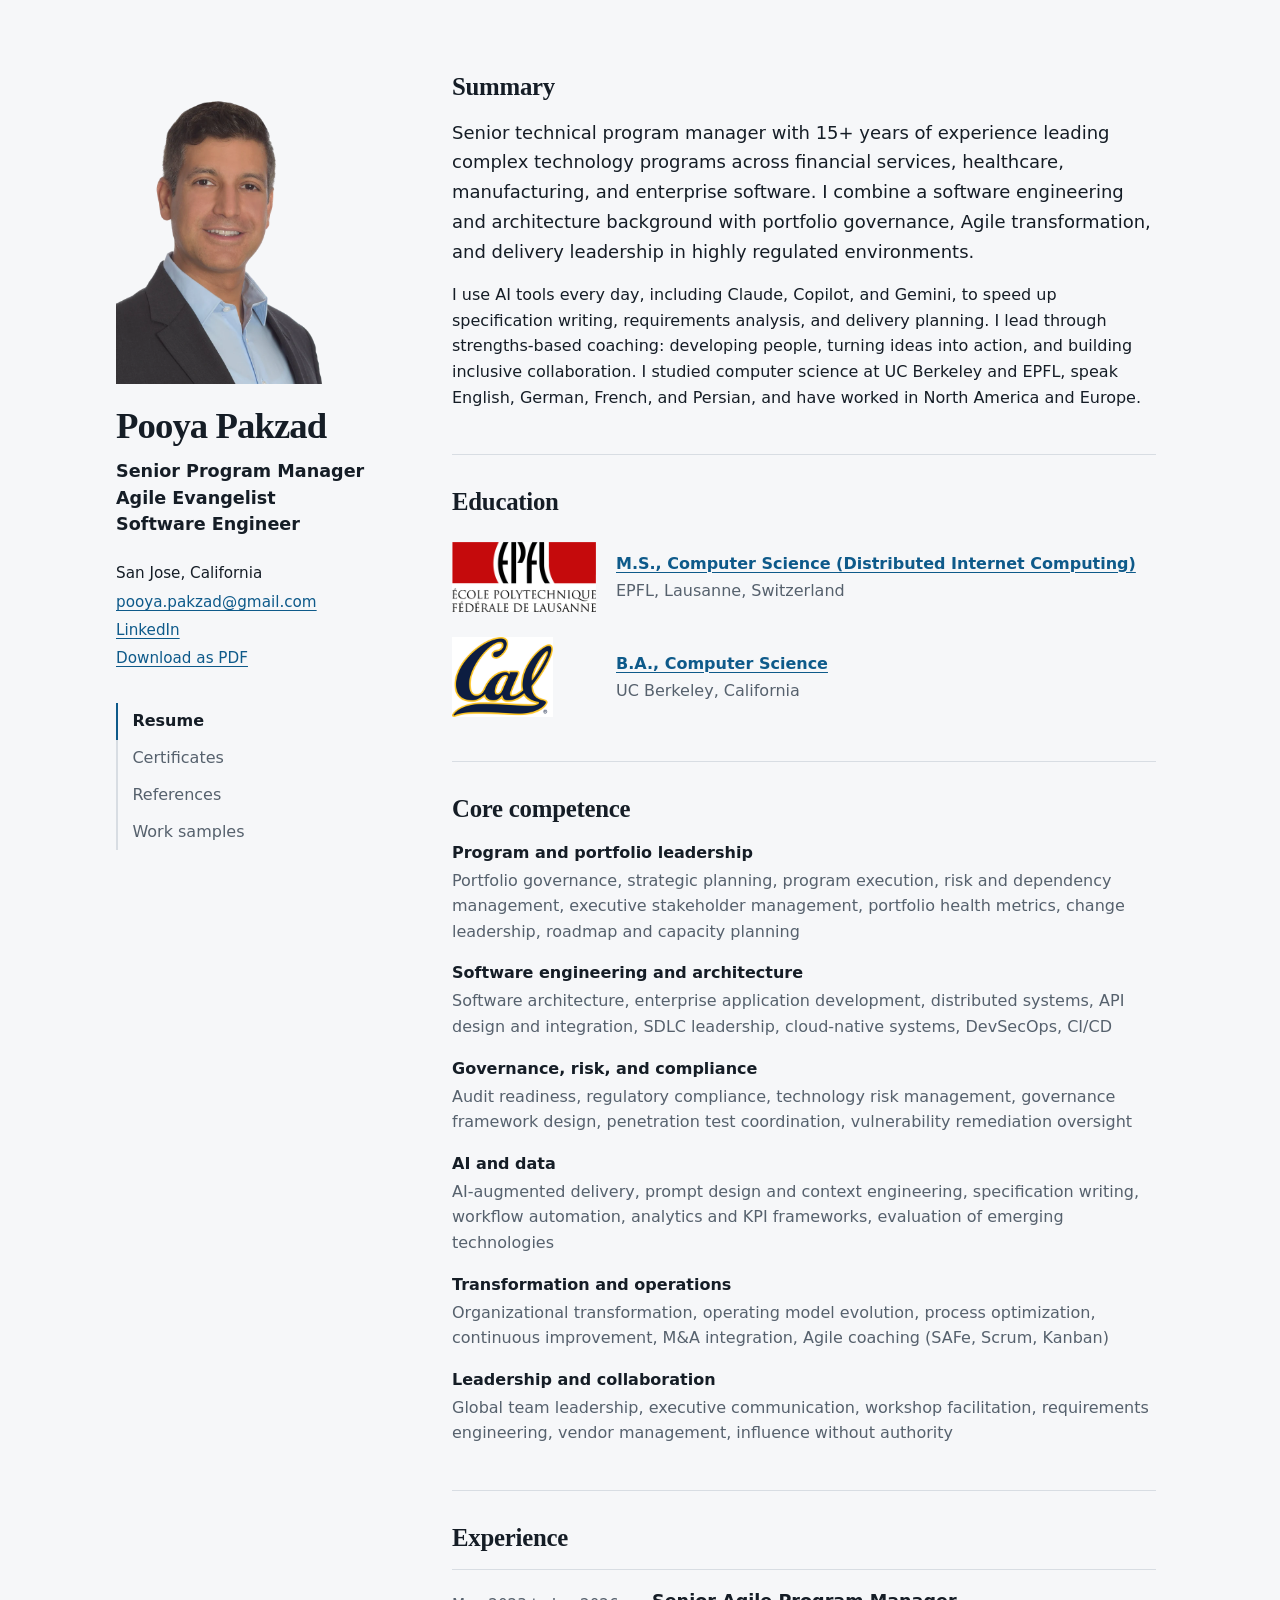
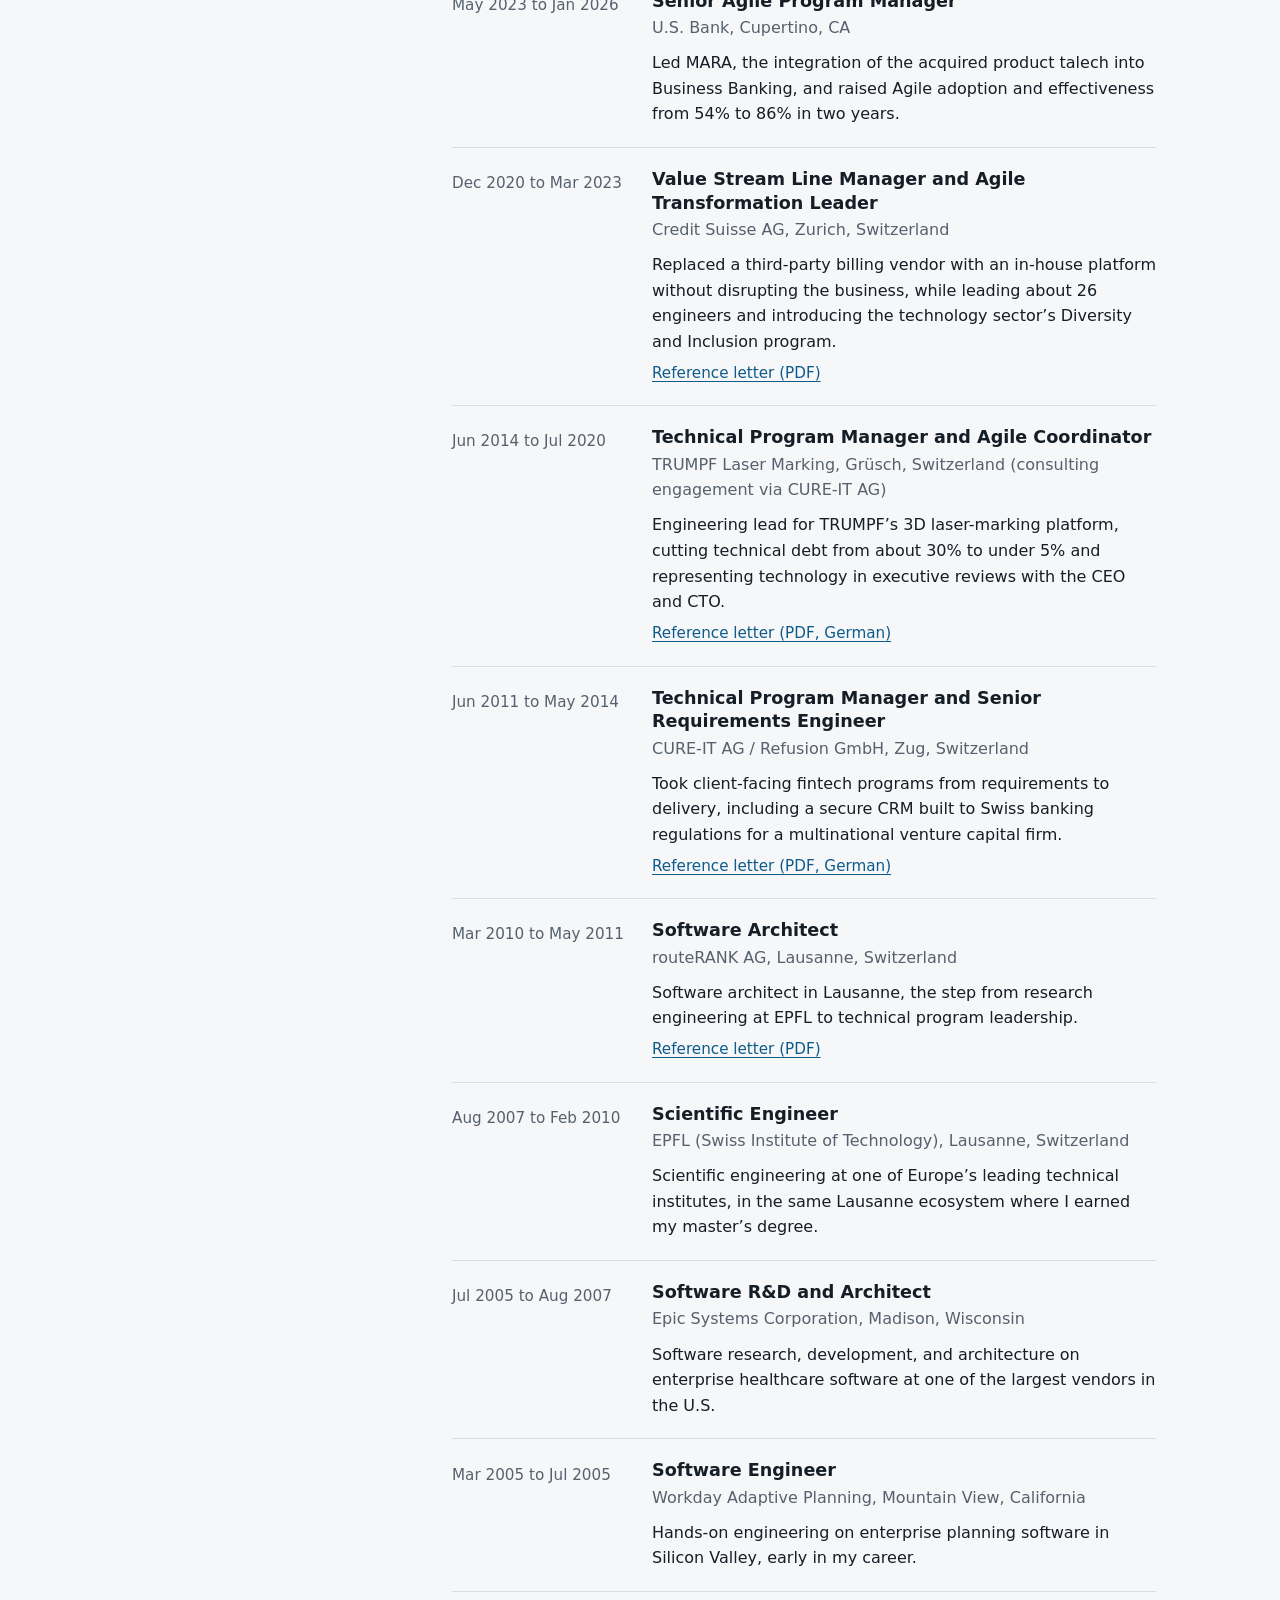
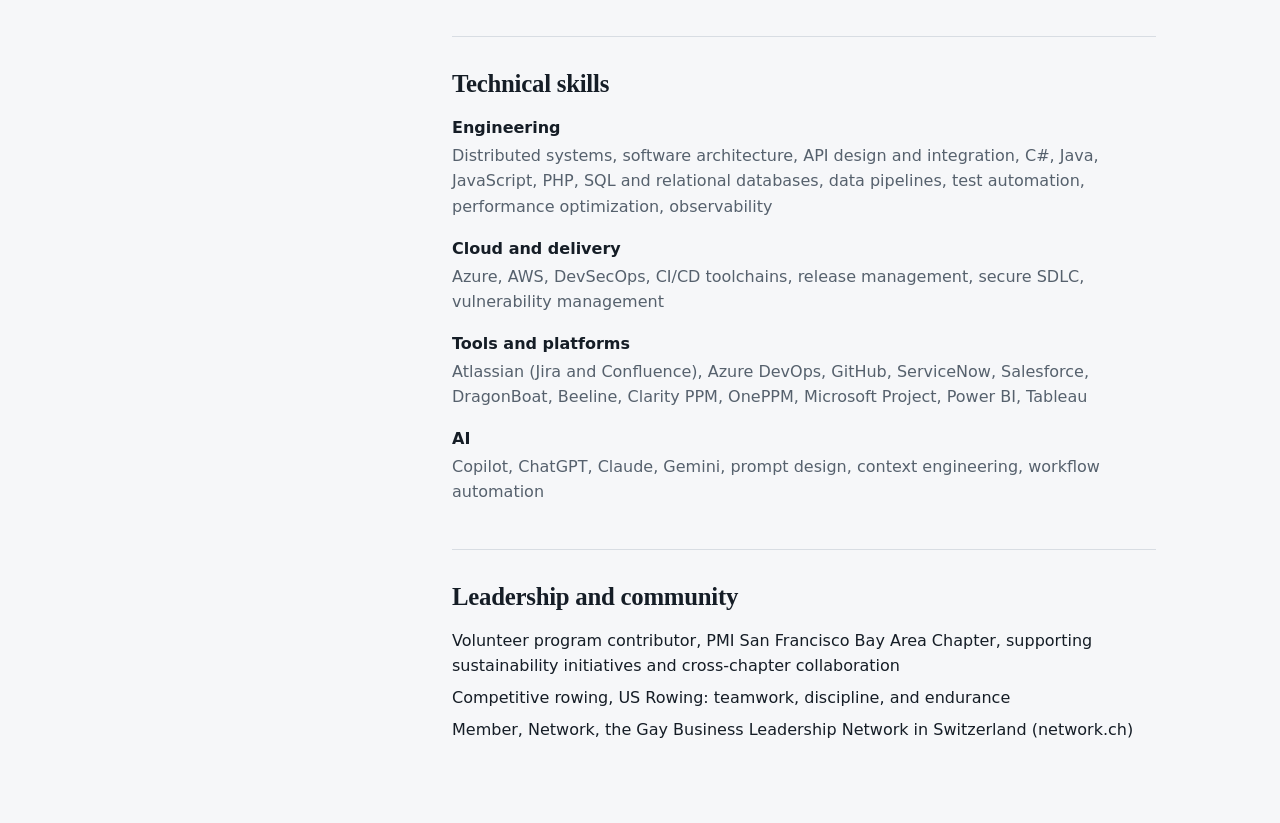
==== commit 968b52c9: "Add files via upload" ====
--- a/index.html
+++ b/index.html
@@ -47,14 +47,14 @@
           <li>
             <img class="edu-logo" src="Logos/epfl.png" alt="" onerror="this.style.visibility='hidden'">
             <div>
-              <p class="degree">M.S., Computer Science (Distributed Internet Computing)</p>
+              <p class="degree"><a href="Degrees/epfl-ms-computer-science.pdf">M.S., Computer Science (Distributed Internet Computing)</a></p>
               <p class="school">EPFL, Lausanne, Switzerland</p>
             </div>
           </li>
           <li>
             <img class="edu-logo" src="Logos/uc-berkeley.png" alt="" onerror="this.style.visibility='hidden'">
             <div>
-              <p class="degree">B.A., Computer Science</p>
+              <p class="degree"><a href="Degrees/uc-berkeley-ba-computer-science.pdf">B.A., Computer Science</a></p>
               <p class="school">UC Berkeley, California</p>
             </div>
           </li>
@@ -108,6 +108,7 @@
               <h3>Value Stream Line Manager and Agile Transformation Leader</h3>
               <p class="org">Credit Suisse AG, Zurich, Switzerland</p>
               <p class="highlight">Replaced a third-party billing vendor with an in-house platform without disrupting the business, while leading about 26 engineers and introducing the technology sector&rsquo;s Diversity and Inclusion program.</p>
+              <p class="doc-link"><a href="References/credit-suisse.pdf">Reference letter (PDF)</a></p>
             </div>
           </li>
           <li>
@@ -116,6 +117,7 @@
               <h3>Technical Program Manager and Agile Coordinator</h3>
               <p class="org">TRUMPF Laser Marking, Grüsch, Switzerland (consulting engagement via CURE-IT AG)</p>
               <p class="highlight">Engineering lead for TRUMPF&rsquo;s 3D laser-marking platform, cutting technical debt from about 30% to under 5% and representing technology in executive reviews with the CEO and CTO.</p>
+              <p class="doc-link"><a href="References/trumpf.pdf">Reference letter (PDF, German)</a></p>
             </div>
           </li>
           <li>
@@ -124,6 +126,7 @@
               <h3>Technical Program Manager and Senior Requirements Engineer</h3>
               <p class="org">CURE-IT AG / Refusion GmbH, Zug, Switzerland</p>
               <p class="highlight">Took client-facing fintech programs from requirements to delivery, including a secure CRM built to Swiss banking regulations for a multinational venture capital firm.</p>
+              <p class="doc-link"><a href="References/refusion.pdf">Reference letter (PDF, German)</a></p>
             </div>
           </li>
           <li>
@@ -132,6 +135,7 @@
               <h3>Software Architect</h3>
               <p class="org">routeRANK AG, Lausanne, Switzerland</p>
               <p class="highlight">Software architect in Lausanne, the step from research engineering at EPFL to technical program leadership.</p>
+              <p class="doc-link"><a href="References/routerank.pdf">Reference letter (PDF)</a></p>
             </div>
           </li>
           <li>
@@ -159,20 +163,6 @@
             </div>
           </li>
         </ul>
-      </section>
-
-      <section aria-labelledby="certifications">
-        <h2 id="certifications">Certifications</h2>
-        <ul class="plain">
-          <li>Project Management Professional (PMP), PMI, in progress</li>
-          <li>Generative AI for Project Managers, PMI, 2026</li>
-          <li>Professional Scrum Master II (PSM II), Scrum.org, 2026</li>
-          <li>Professional Agile Leadership (PAL I), Scrum.org, 2022</li>
-          <li>SAFe Scrum Master (SSM), Scaled Agile (SAFe), 2020</li>
-          <li>Requirements Engineering, University of Zurich, 2019</li>
-          <li>Professional Scrum Master I (PSM I), Scrum.org, 2013</li>
-        </ul>
-        <p>Copies are on the <a href="certificates.html">certificates page</a>.</p>
       </section>
 
       <section aria-labelledby="skills">
--- a/style.css
+++ b/style.css
@@ -189,6 +189,7 @@
 .timeline h3 { margin: 0; font: 600 1.1rem / 1.35 var(--sans); }
 .timeline .org { margin: 0.1rem 0 0; color: var(--muted); }
 .timeline .highlight { margin: 0.6rem 0 0; }
+.timeline .doc-link { margin: 0.4rem 0 0; font-size: 0.95rem; }
 @media (max-width: 40rem) {
   .main .timeline li { grid-template-columns: 1fr; }
 }
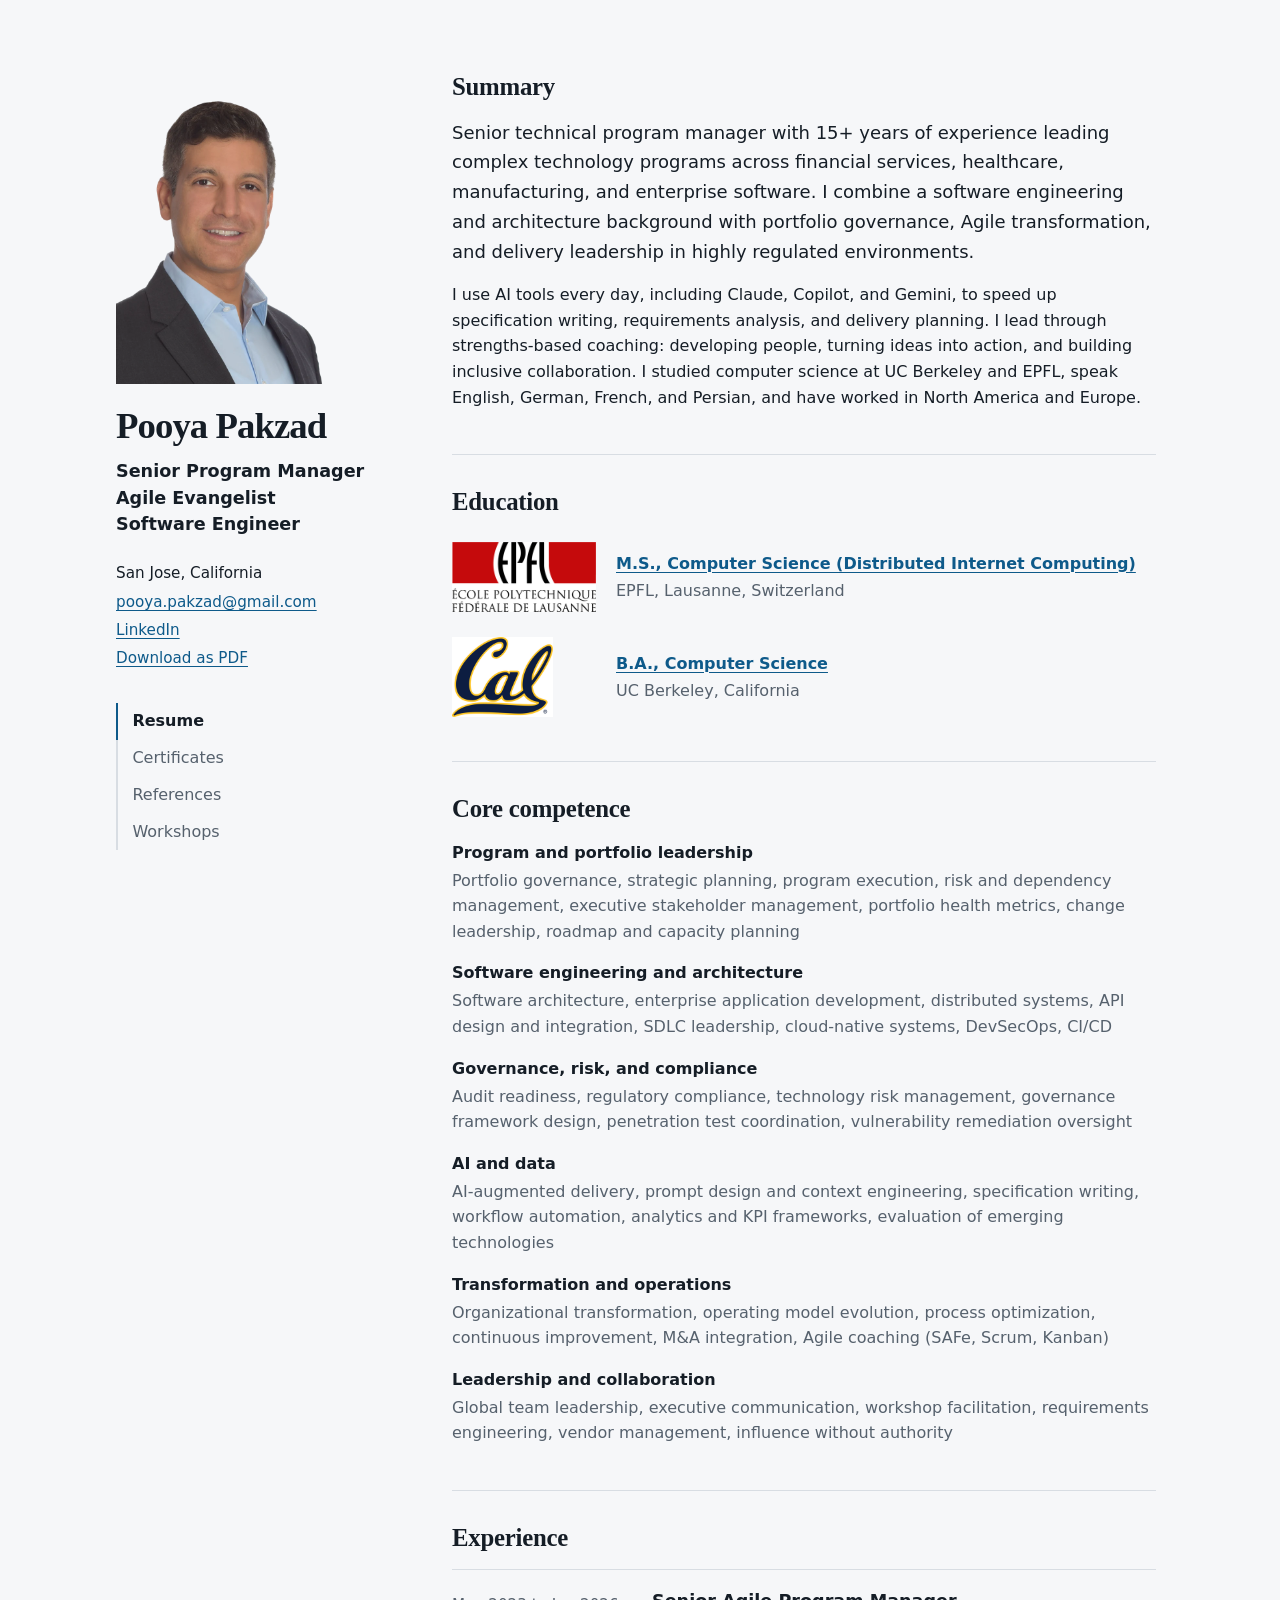
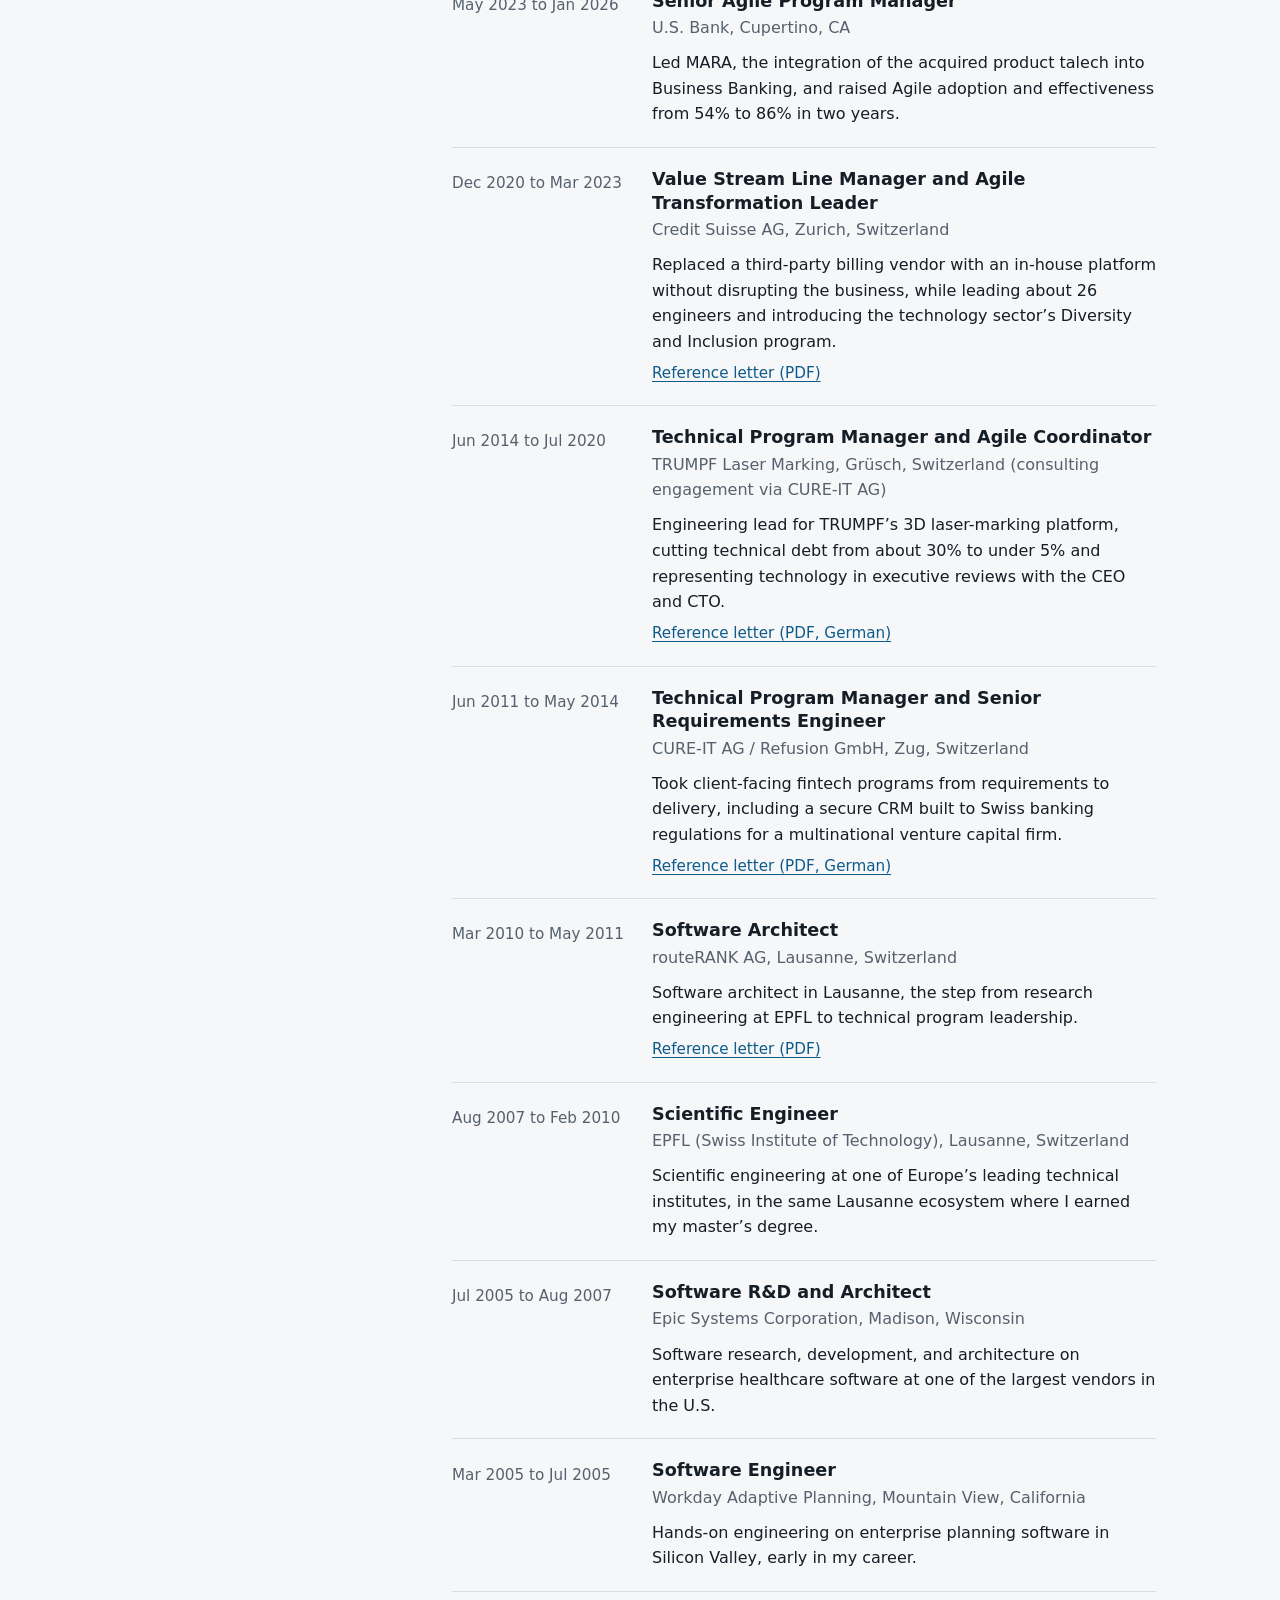
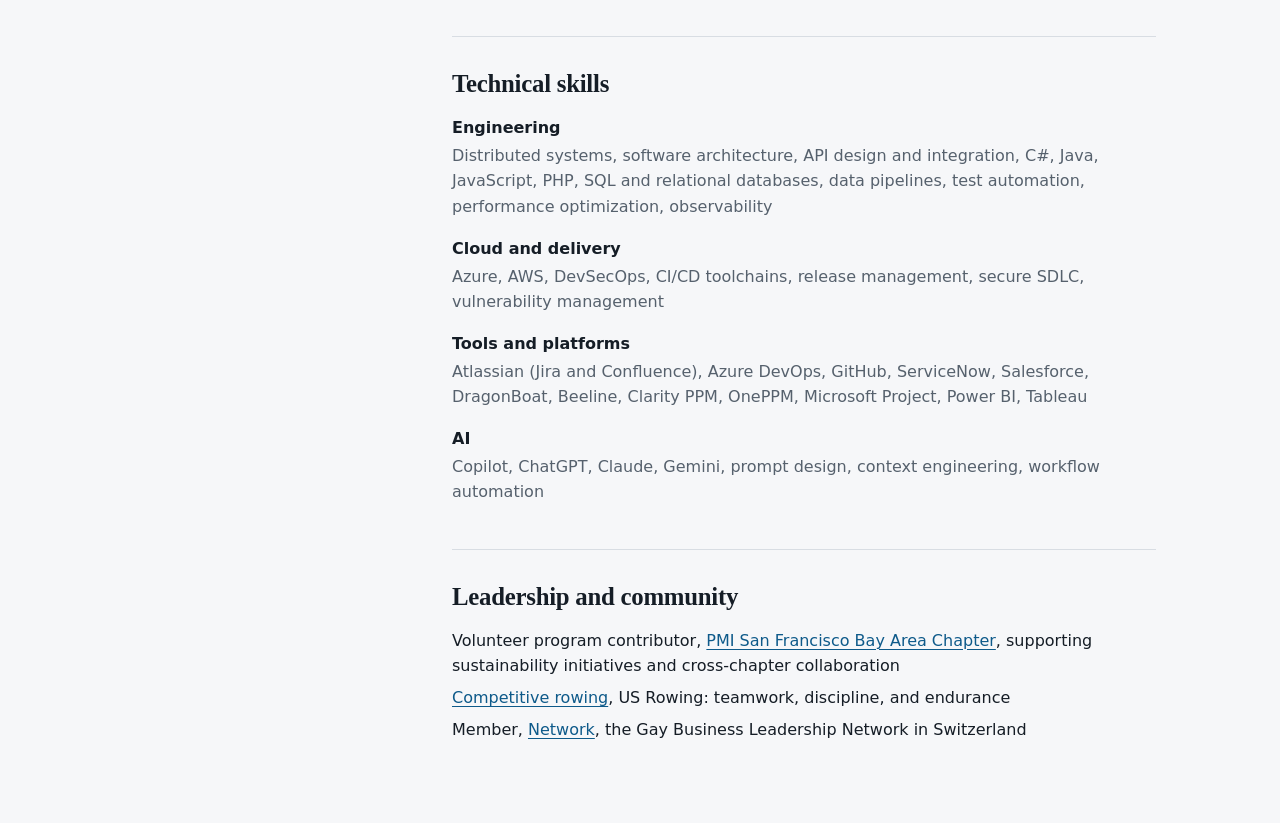
==== commit 9607e76c: "Add files via upload" ====
--- a/index.html
+++ b/index.html
@@ -21,14 +21,14 @@
         <li>San Jose, California</li>
         <li><a href="mailto:pooya.pakzad@gmail.com">pooya.pakzad@gmail.com</a></li>
         <li><a href="https://www.linkedin.com/in/pooyapakzad/">LinkedIn</a></li>
-        <li class="noprint"><a href="resume.pdf">Download as PDF</a></li>
+        <li class="noprint"><a href="resume.pdf" target="_blank" rel="noopener">Download as PDF</a></li>
       </ul>
       <nav class="nav" aria-label="Site">
         <ul>
           <li><a href="index.html" aria-current="page">Resume</a></li>
           <li><a href="certificates.html">Certificates</a></li>
           <li><a href="references.html">References</a></li>
-          <li><a href="samples.html">Work samples</a></li>
+          <li><a href="samples.html">Workshops</a></li>
         </ul>
       </nav>
     </header>
@@ -47,14 +47,14 @@
           <li>
             <img class="edu-logo" src="Logos/epfl.png" alt="" onerror="this.style.visibility='hidden'">
             <div>
-              <p class="degree"><a href="Degrees/epfl-ms-computer-science.pdf">M.S., Computer Science (Distributed Internet Computing)</a></p>
+              <p class="degree"><a href="Degrees/epfl-ms-computer-science.pdf" target="_blank" rel="noopener">M.S., Computer Science (Distributed Internet Computing)</a></p>
               <p class="school">EPFL, Lausanne, Switzerland</p>
             </div>
           </li>
           <li>
             <img class="edu-logo" src="Logos/uc-berkeley.png" alt="" onerror="this.style.visibility='hidden'">
             <div>
-              <p class="degree"><a href="Degrees/uc-berkeley-ba-computer-science.pdf">B.A., Computer Science</a></p>
+              <p class="degree"><a href="Degrees/uc-berkeley-ba-computer-science.pdf" target="_blank" rel="noopener">B.A., Computer Science</a></p>
               <p class="school">UC Berkeley, California</p>
             </div>
           </li>
@@ -108,7 +108,7 @@
               <h3>Value Stream Line Manager and Agile Transformation Leader</h3>
               <p class="org">Credit Suisse AG, Zurich, Switzerland</p>
               <p class="highlight">Replaced a third-party billing vendor with an in-house platform without disrupting the business, while leading about 26 engineers and introducing the technology sector&rsquo;s Diversity and Inclusion program.</p>
-              <p class="doc-link"><a href="References/credit-suisse.pdf">Reference letter (PDF)</a></p>
+              <p class="doc-link"><a href="References/credit-suisse.pdf" target="_blank" rel="noopener">Reference letter (PDF)</a></p>
             </div>
           </li>
           <li>
@@ -117,7 +117,7 @@
               <h3>Technical Program Manager and Agile Coordinator</h3>
               <p class="org">TRUMPF Laser Marking, Grüsch, Switzerland (consulting engagement via CURE-IT AG)</p>
               <p class="highlight">Engineering lead for TRUMPF&rsquo;s 3D laser-marking platform, cutting technical debt from about 30% to under 5% and representing technology in executive reviews with the CEO and CTO.</p>
-              <p class="doc-link"><a href="References/trumpf.pdf">Reference letter (PDF, German)</a></p>
+              <p class="doc-link"><a href="References/trumpf.pdf" target="_blank" rel="noopener">Reference letter (PDF, German)</a></p>
             </div>
           </li>
           <li>
@@ -126,7 +126,7 @@
               <h3>Technical Program Manager and Senior Requirements Engineer</h3>
               <p class="org">CURE-IT AG / Refusion GmbH, Zug, Switzerland</p>
               <p class="highlight">Took client-facing fintech programs from requirements to delivery, including a secure CRM built to Swiss banking regulations for a multinational venture capital firm.</p>
-              <p class="doc-link"><a href="References/refusion.pdf">Reference letter (PDF, German)</a></p>
+              <p class="doc-link"><a href="References/refusion.pdf" target="_blank" rel="noopener">Reference letter (PDF, German)</a></p>
             </div>
           </li>
           <li>
@@ -135,7 +135,7 @@
               <h3>Software Architect</h3>
               <p class="org">routeRANK AG, Lausanne, Switzerland</p>
               <p class="highlight">Software architect in Lausanne, the step from research engineering at EPFL to technical program leadership.</p>
-              <p class="doc-link"><a href="References/routerank.pdf">Reference letter (PDF)</a></p>
+              <p class="doc-link"><a href="References/routerank.pdf" target="_blank" rel="noopener">Reference letter (PDF)</a></p>
             </div>
           </li>
           <li>
@@ -190,9 +190,9 @@
       <section aria-labelledby="community">
         <h2 id="community">Leadership and community</h2>
         <ul class="plain">
-          <li>Volunteer program contributor, PMI San Francisco Bay Area Chapter, supporting sustainability initiatives and cross-chapter collaboration</li>
-          <li>Competitive rowing, US Rowing: teamwork, discipline, and endurance</li>
-          <li>Member, Network, the Gay Business Leadership Network in Switzerland (network.ch)</li>
+          <li>Volunteer program contributor, <a href="https://pmisfbac.org/sustainability" target="_blank" rel="noopener">PMI San Francisco Bay Area Chapter</a>, supporting sustainability initiatives and cross-chapter collaboration</li>
+          <li><a href="https://zurichpenguins.ch/" target="_blank" rel="noopener">Competitive rowing</a>, US Rowing: teamwork, discipline, and endurance</li>
+          <li>Member, <a href="https://network.ch" target="_blank" rel="noopener">Network</a>, the Gay Business Leadership Network in Switzerland</li>
         </ul>
       </section>
 
--- a/style.css
+++ b/style.css
@@ -253,6 +253,20 @@
 .docs.with-logos .what + .status { flex: none; }
 .logo-spacer { flex: none; width: 7rem; height: 5rem; }
 
+/* Work samples: slide thumbnail on the left, description and link on the right */
+.main .docs.with-thumbs li { align-items: flex-start; justify-content: flex-start; gap: 1rem 1.5rem; }
+.docs.with-thumbs .thumb {
+  flex: none;
+  width: 13rem;
+  height: auto;
+  aspect-ratio: 4 / 3;
+  object-fit: cover;
+  border: 1px solid var(--rule);
+  border-radius: 4px;
+  background: #fff;
+}
+.docs.with-thumbs .what { flex: 1 1 16rem; min-width: 0; }
+.docs .links { margin: 0.6rem 0 0; }
 @media print {
   body { background: #fff; color: #000; font-size: 10.5pt; }
   .nav, .noprint { display: none; }
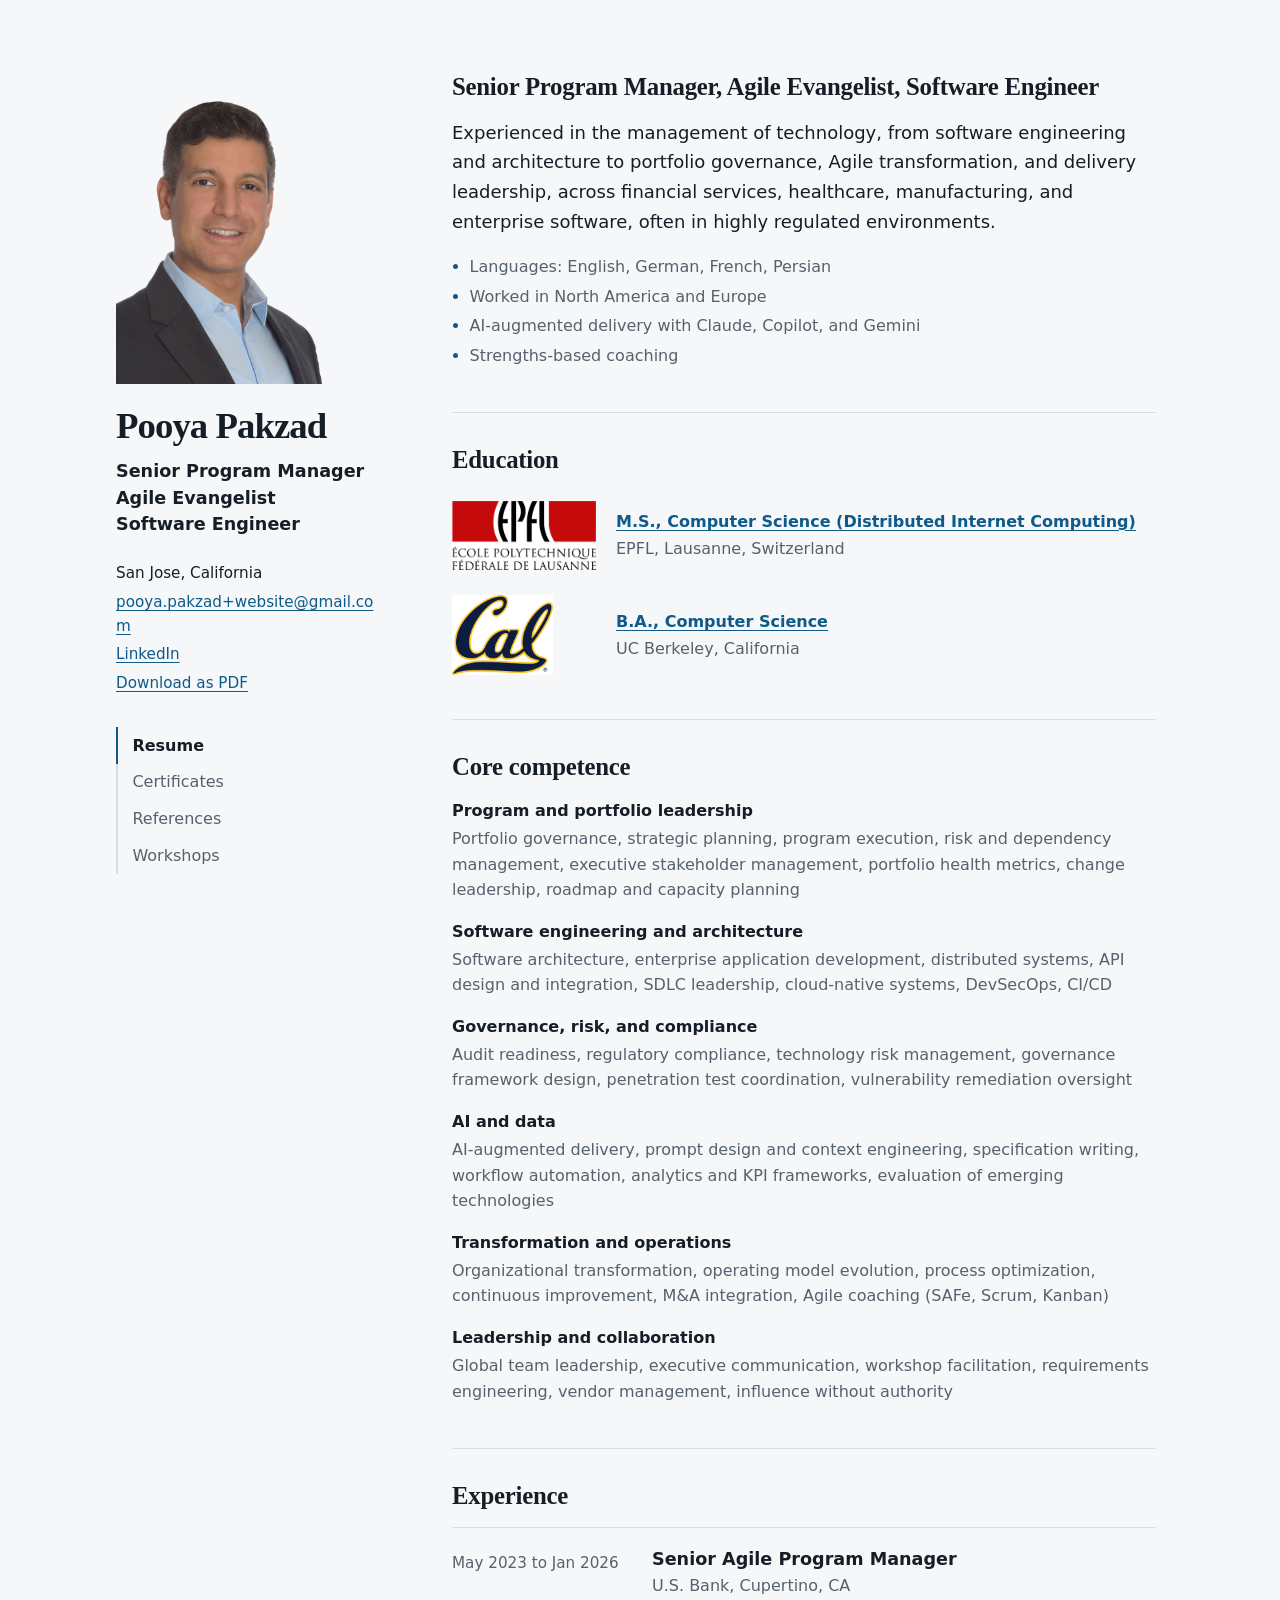
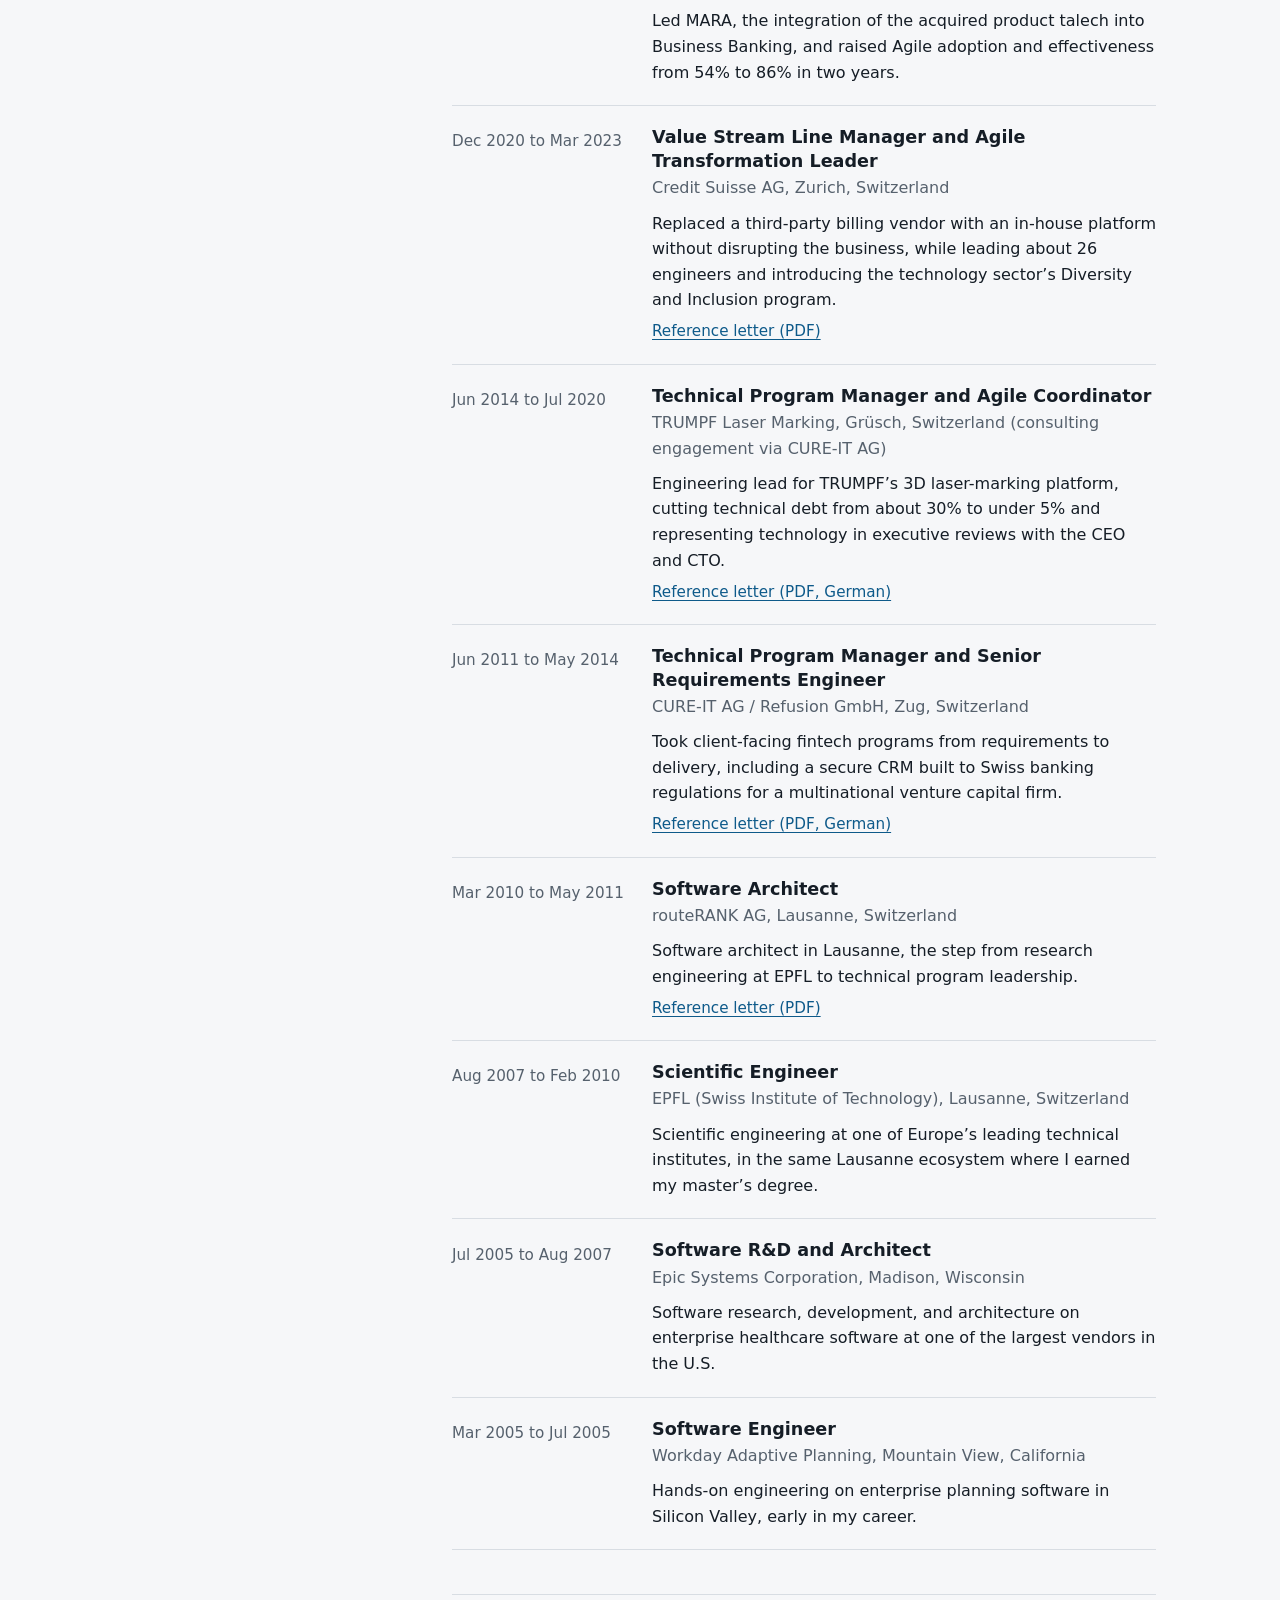
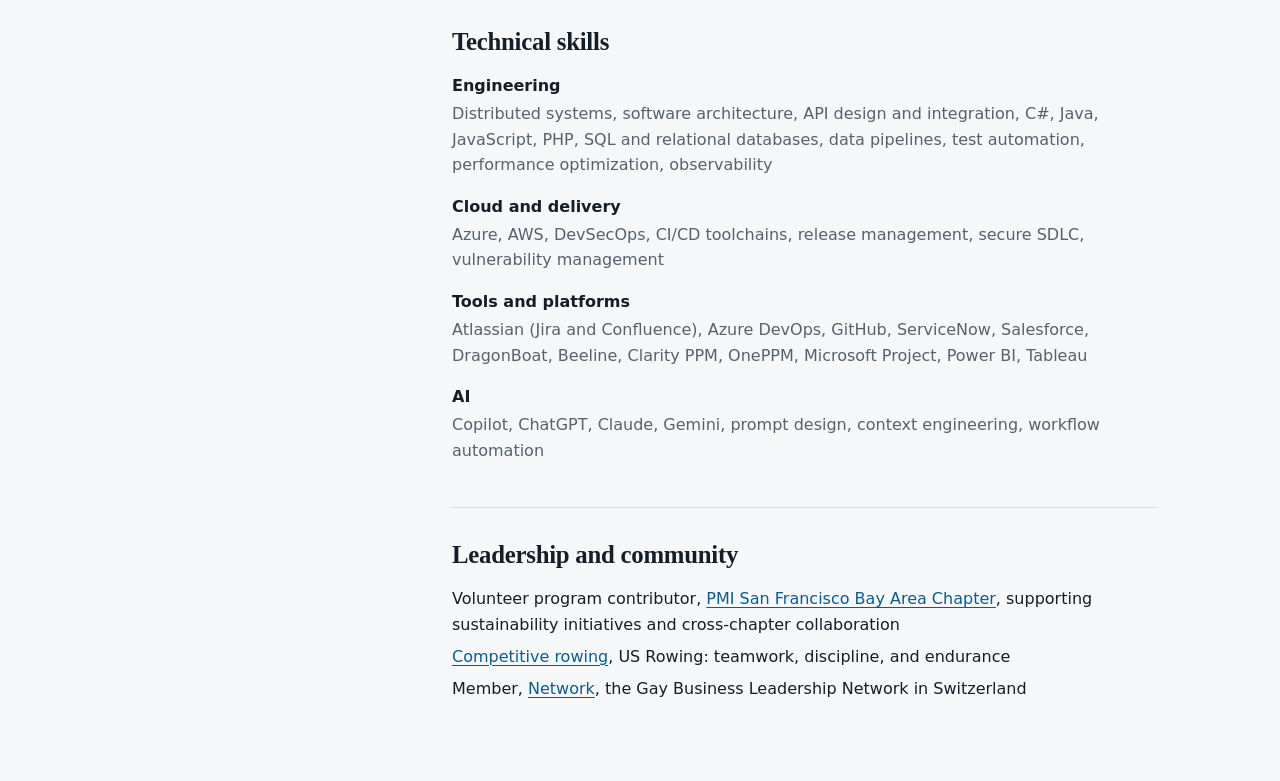
==== commit e9e5894b: "Add files via upload" ====
--- a/index.html
+++ b/index.html
@@ -5,8 +5,10 @@
   <meta name="viewport" content="width=device-width, initial-scale=1">
   <meta name="color-scheme" content="light dark">
   <title>Resume | Pooya Pakzad</title>
-  <meta name="description" content="Resume of Pooya Pakzad, Senior Technical Program Manager with 15+ years leading complex technology programs in financial services, healthcare, manufacturing, and enterprise software.">
-  <link rel="icon" href="data:,">
+  <meta name="description" content="Resume of Pooya Pakzad: Senior Program Manager, Agile Evangelist, and Software Engineer, experienced in the management of technology.">
+  <link rel="icon" href="favicon.png" type="image/png">
+  <link rel="icon" href="favicon.ico" sizes="any">
+  <link rel="apple-touch-icon" href="apple-touch-icon.png">
   <link rel="stylesheet" href="style.css">
 </head>
 <body>
@@ -19,7 +21,7 @@
       <p class="role"><span>Senior Program Manager</span><span>Agile Evangelist</span><span>Software Engineer</span></p>
       <ul class="contact">
         <li>San Jose, California</li>
-        <li><a href="mailto:pooya.pakzad@gmail.com">pooya.pakzad@gmail.com</a></li>
+        <li><a href="mailto:pooya.pakzad+website@gmail.com">pooya.pakzad+website@gmail.com</a></li>
         <li><a href="https://www.linkedin.com/in/pooyapakzad/">LinkedIn</a></li>
         <li class="noprint"><a href="resume.pdf" target="_blank" rel="noopener">Download as PDF</a></li>
       </ul>
@@ -36,9 +38,14 @@
     <main class="main">
 
       <section aria-labelledby="summary">
-        <h2 id="summary">Summary</h2>
-        <p class="lede">Senior technical program manager with 15+ years of experience leading complex technology programs across financial services, healthcare, manufacturing, and enterprise software. I combine a software engineering and architecture background with portfolio governance, Agile transformation, and delivery leadership in highly regulated environments.</p>
-        <p>I use AI tools every day, including Claude, Copilot, and Gemini, to speed up specification writing, requirements analysis, and delivery planning. I lead through strengths-based coaching: developing people, turning ideas into action, and building inclusive collaboration. I studied computer science at UC Berkeley and EPFL, speak English, German, French, and Persian, and have worked in North America and Europe.</p>
+        <h2 id="summary">Senior Program Manager, Agile Evangelist, Software Engineer</h2>
+        <p class="lede">Experienced in the management of technology, from software engineering and architecture to portfolio governance, Agile transformation, and delivery leadership, across financial services, healthcare, manufacturing, and enterprise software, often in highly regulated environments.</p>
+        <ul class="facts">
+          <li>Languages: English, German, French, Persian</li>
+          <li>Worked in North America and Europe</li>
+          <li>AI-augmented delivery with Claude, Copilot, and Gemini</li>
+          <li>Strengths-based coaching</li>
+        </ul>
       </section>
 
       <section aria-labelledby="education">
--- a/style.css
+++ b/style.css
@@ -156,6 +156,8 @@
 }
 .lede { margin: 0; font-size: 1.125rem; line-height: 1.65; }
 .intro { margin: 0 0 2rem; color: var(--muted); }
+.main ul.facts { margin: 1.1rem 0 0; color: var(--muted); }
+.main .facts li { margin: 0.25rem 0; }
 
 .main ul { padding-left: 1.1rem; }
 .main li { margin: 0.4rem 0; }
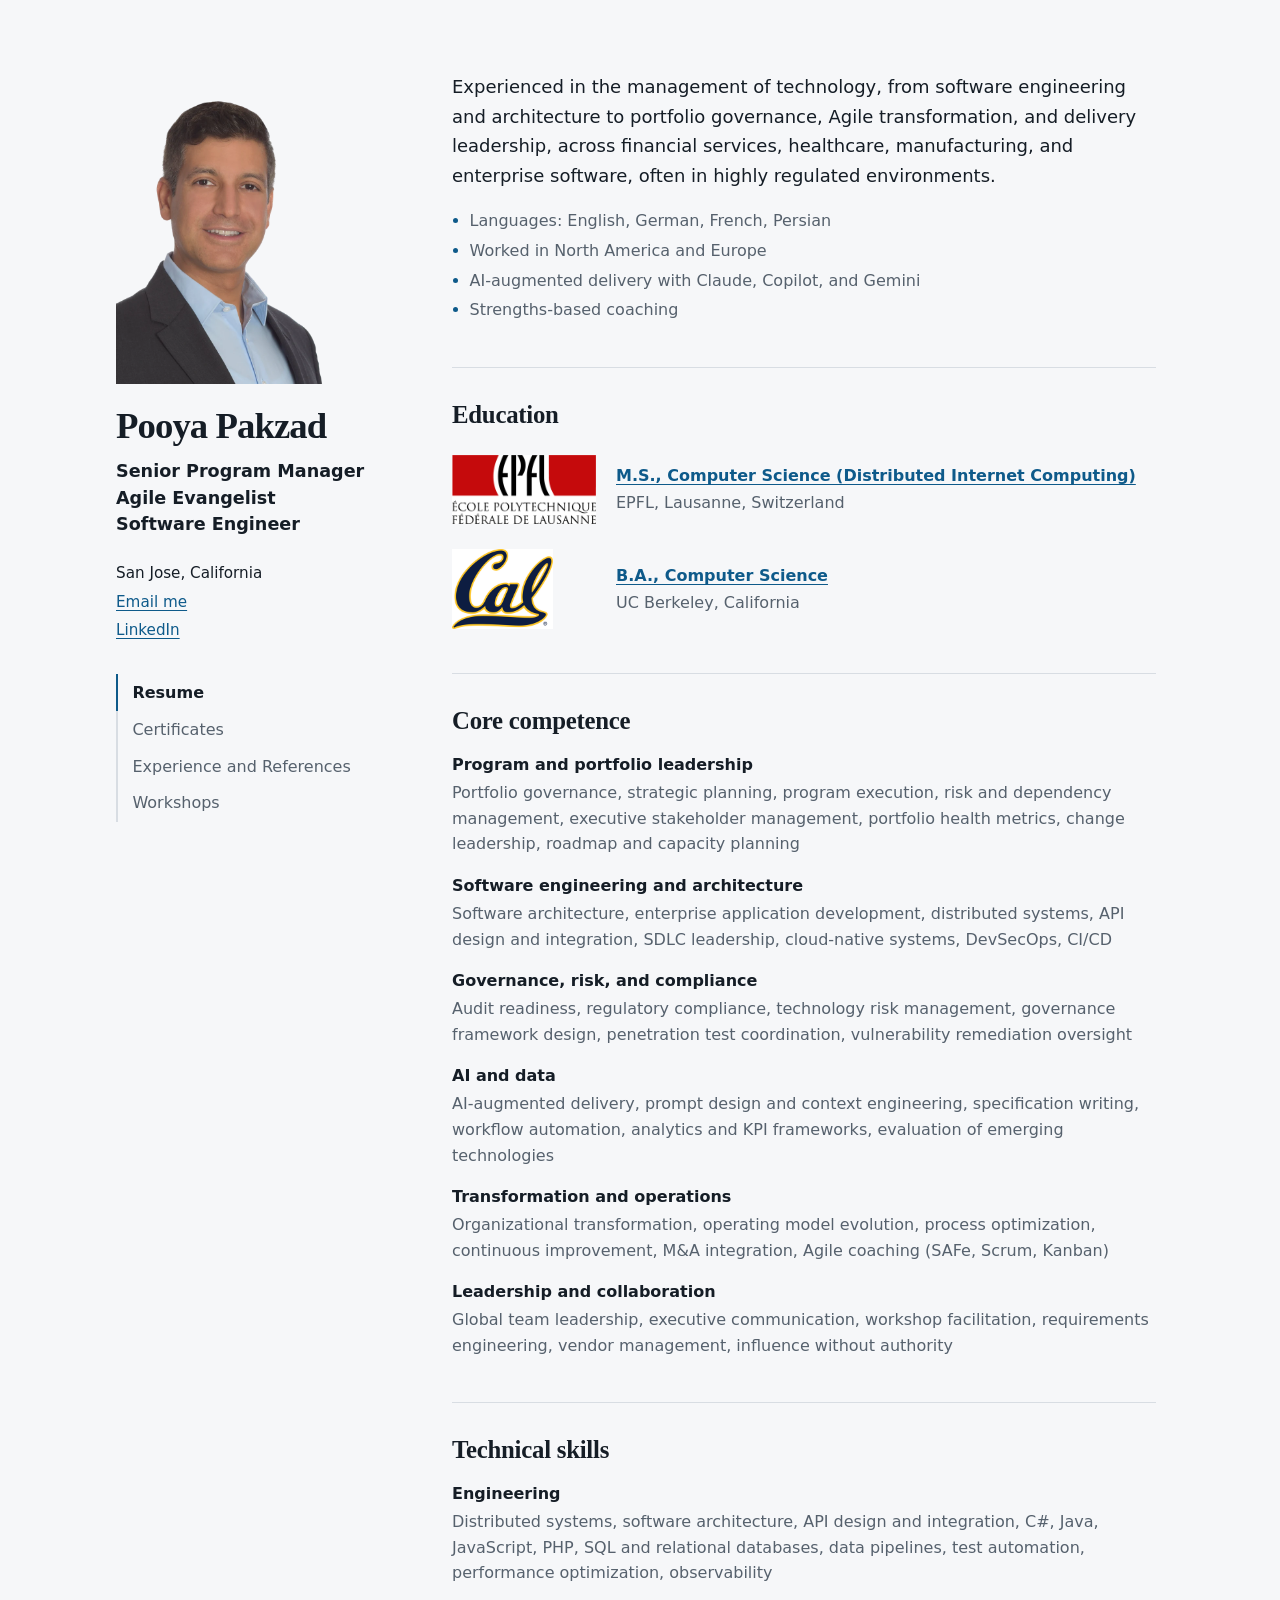
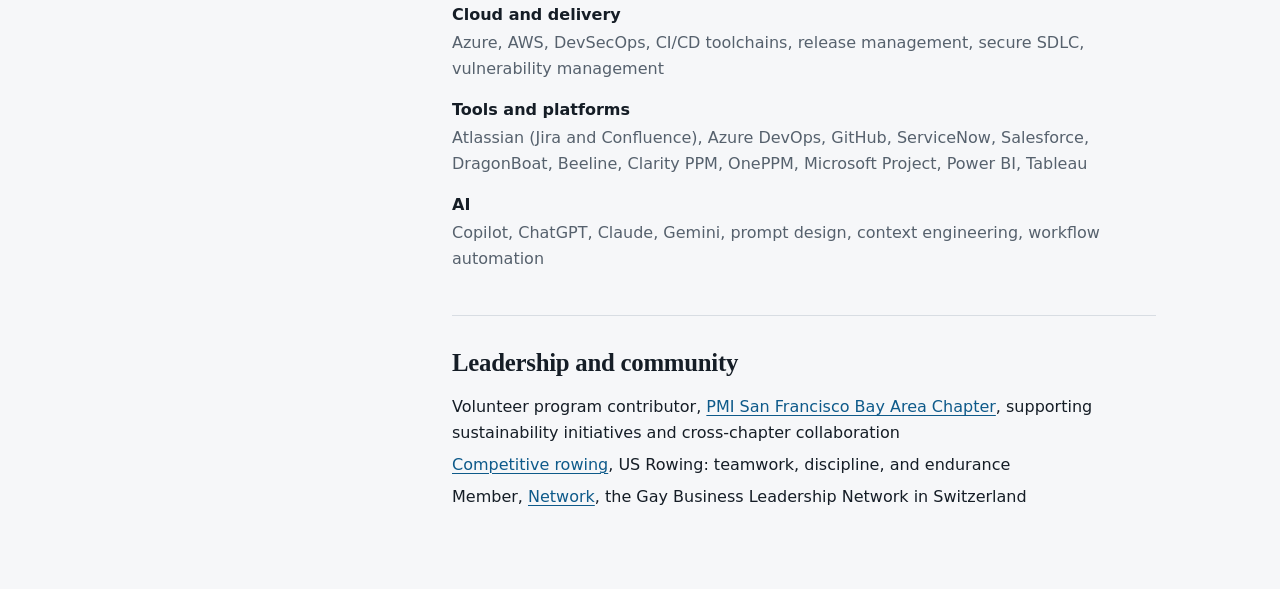
==== commit eedc0a8a: "Add files via upload" ====
--- a/index.html
+++ b/index.html
@@ -21,15 +21,14 @@
       <p class="role"><span>Senior Program Manager</span><span>Agile Evangelist</span><span>Software Engineer</span></p>
       <ul class="contact">
         <li>San Jose, California</li>
-        <li><a href="mailto:pooya.pakzad+website@gmail.com">pooya.pakzad+website@gmail.com</a></li>
+        <li><a href="mailto:pooya.pakzad+website@gmail.com">Email me</a></li>
         <li><a href="https://www.linkedin.com/in/pooyapakzad/">LinkedIn</a></li>
-        <li class="noprint"><a href="resume.pdf" target="_blank" rel="noopener">Download as PDF</a></li>
       </ul>
       <nav class="nav" aria-label="Site">
         <ul>
           <li><a href="index.html" aria-current="page">Resume</a></li>
           <li><a href="certificates.html">Certificates</a></li>
-          <li><a href="references.html">References</a></li>
+          <li><a href="references.html">Experience and References</a></li>
           <li><a href="samples.html">Workshops</a></li>
         </ul>
       </nav>
@@ -37,8 +36,7 @@
 
     <main class="main">
 
-      <section aria-labelledby="summary">
-        <h2 id="summary">Senior Program Manager, Agile Evangelist, Software Engineer</h2>
+      <section aria-label="Summary">
         <p class="lede">Experienced in the management of technology, from software engineering and architecture to portfolio governance, Agile transformation, and delivery leadership, across financial services, healthcare, manufacturing, and enterprise software, often in highly regulated environments.</p>
         <ul class="facts">
           <li>Languages: English, German, French, Persian</li>
@@ -98,80 +96,6 @@
         </dl>
       </section>
 
-      <section aria-labelledby="experience">
-        <h2 id="experience">Experience</h2>
-        <ul class="timeline">
-          <li>
-            <p class="dates">May 2023 to Jan 2026</p>
-            <div>
-              <h3>Senior Agile Program Manager</h3>
-              <p class="org">U.S. Bank, Cupertino, CA</p>
-              <p class="highlight">Led MARA, the integration of the acquired product talech into Business Banking, and raised Agile adoption and effectiveness from 54% to 86% in two years.</p>
-            </div>
-          </li>
-          <li>
-            <p class="dates">Dec 2020 to Mar 2023</p>
-            <div>
-              <h3>Value Stream Line Manager and Agile Transformation Leader</h3>
-              <p class="org">Credit Suisse AG, Zurich, Switzerland</p>
-              <p class="highlight">Replaced a third-party billing vendor with an in-house platform without disrupting the business, while leading about 26 engineers and introducing the technology sector&rsquo;s Diversity and Inclusion program.</p>
-              <p class="doc-link"><a href="References/credit-suisse.pdf" target="_blank" rel="noopener">Reference letter (PDF)</a></p>
-            </div>
-          </li>
-          <li>
-            <p class="dates">Jun 2014 to Jul 2020</p>
-            <div>
-              <h3>Technical Program Manager and Agile Coordinator</h3>
-              <p class="org">TRUMPF Laser Marking, Grüsch, Switzerland (consulting engagement via CURE-IT AG)</p>
-              <p class="highlight">Engineering lead for TRUMPF&rsquo;s 3D laser-marking platform, cutting technical debt from about 30% to under 5% and representing technology in executive reviews with the CEO and CTO.</p>
-              <p class="doc-link"><a href="References/trumpf.pdf" target="_blank" rel="noopener">Reference letter (PDF, German)</a></p>
-            </div>
-          </li>
-          <li>
-            <p class="dates">Jun 2011 to May 2014</p>
-            <div>
-              <h3>Technical Program Manager and Senior Requirements Engineer</h3>
-              <p class="org">CURE-IT AG / Refusion GmbH, Zug, Switzerland</p>
-              <p class="highlight">Took client-facing fintech programs from requirements to delivery, including a secure CRM built to Swiss banking regulations for a multinational venture capital firm.</p>
-              <p class="doc-link"><a href="References/refusion.pdf" target="_blank" rel="noopener">Reference letter (PDF, German)</a></p>
-            </div>
-          </li>
-          <li>
-            <p class="dates">Mar 2010 to May 2011</p>
-            <div>
-              <h3>Software Architect</h3>
-              <p class="org">routeRANK AG, Lausanne, Switzerland</p>
-              <p class="highlight">Software architect in Lausanne, the step from research engineering at EPFL to technical program leadership.</p>
-              <p class="doc-link"><a href="References/routerank.pdf" target="_blank" rel="noopener">Reference letter (PDF)</a></p>
-            </div>
-          </li>
-          <li>
-            <p class="dates">Aug 2007 to Feb 2010</p>
-            <div>
-              <h3>Scientific Engineer</h3>
-              <p class="org">EPFL (Swiss Institute of Technology), Lausanne, Switzerland</p>
-              <p class="highlight">Scientific engineering at one of Europe&rsquo;s leading technical institutes, in the same Lausanne ecosystem where I earned my master&rsquo;s degree.</p>
-            </div>
-          </li>
-          <li>
-            <p class="dates">Jul 2005 to Aug 2007</p>
-            <div>
-              <h3>Software R&amp;D and Architect</h3>
-              <p class="org">Epic Systems Corporation, Madison, Wisconsin</p>
-              <p class="highlight">Software research, development, and architecture on enterprise healthcare software at one of the largest vendors in the U.S.</p>
-            </div>
-          </li>
-          <li>
-            <p class="dates">Mar 2005 to Jul 2005</p>
-            <div>
-              <h3>Software Engineer</h3>
-              <p class="org">Workday Adaptive Planning, Mountain View, California</p>
-              <p class="highlight">Hands-on engineering on enterprise planning software in Silicon Valley, early in my career.</p>
-            </div>
-          </li>
-        </ul>
-      </section>
-
       <section aria-labelledby="skills">
         <h2 id="skills">Technical skills</h2>
         <dl class="terms">
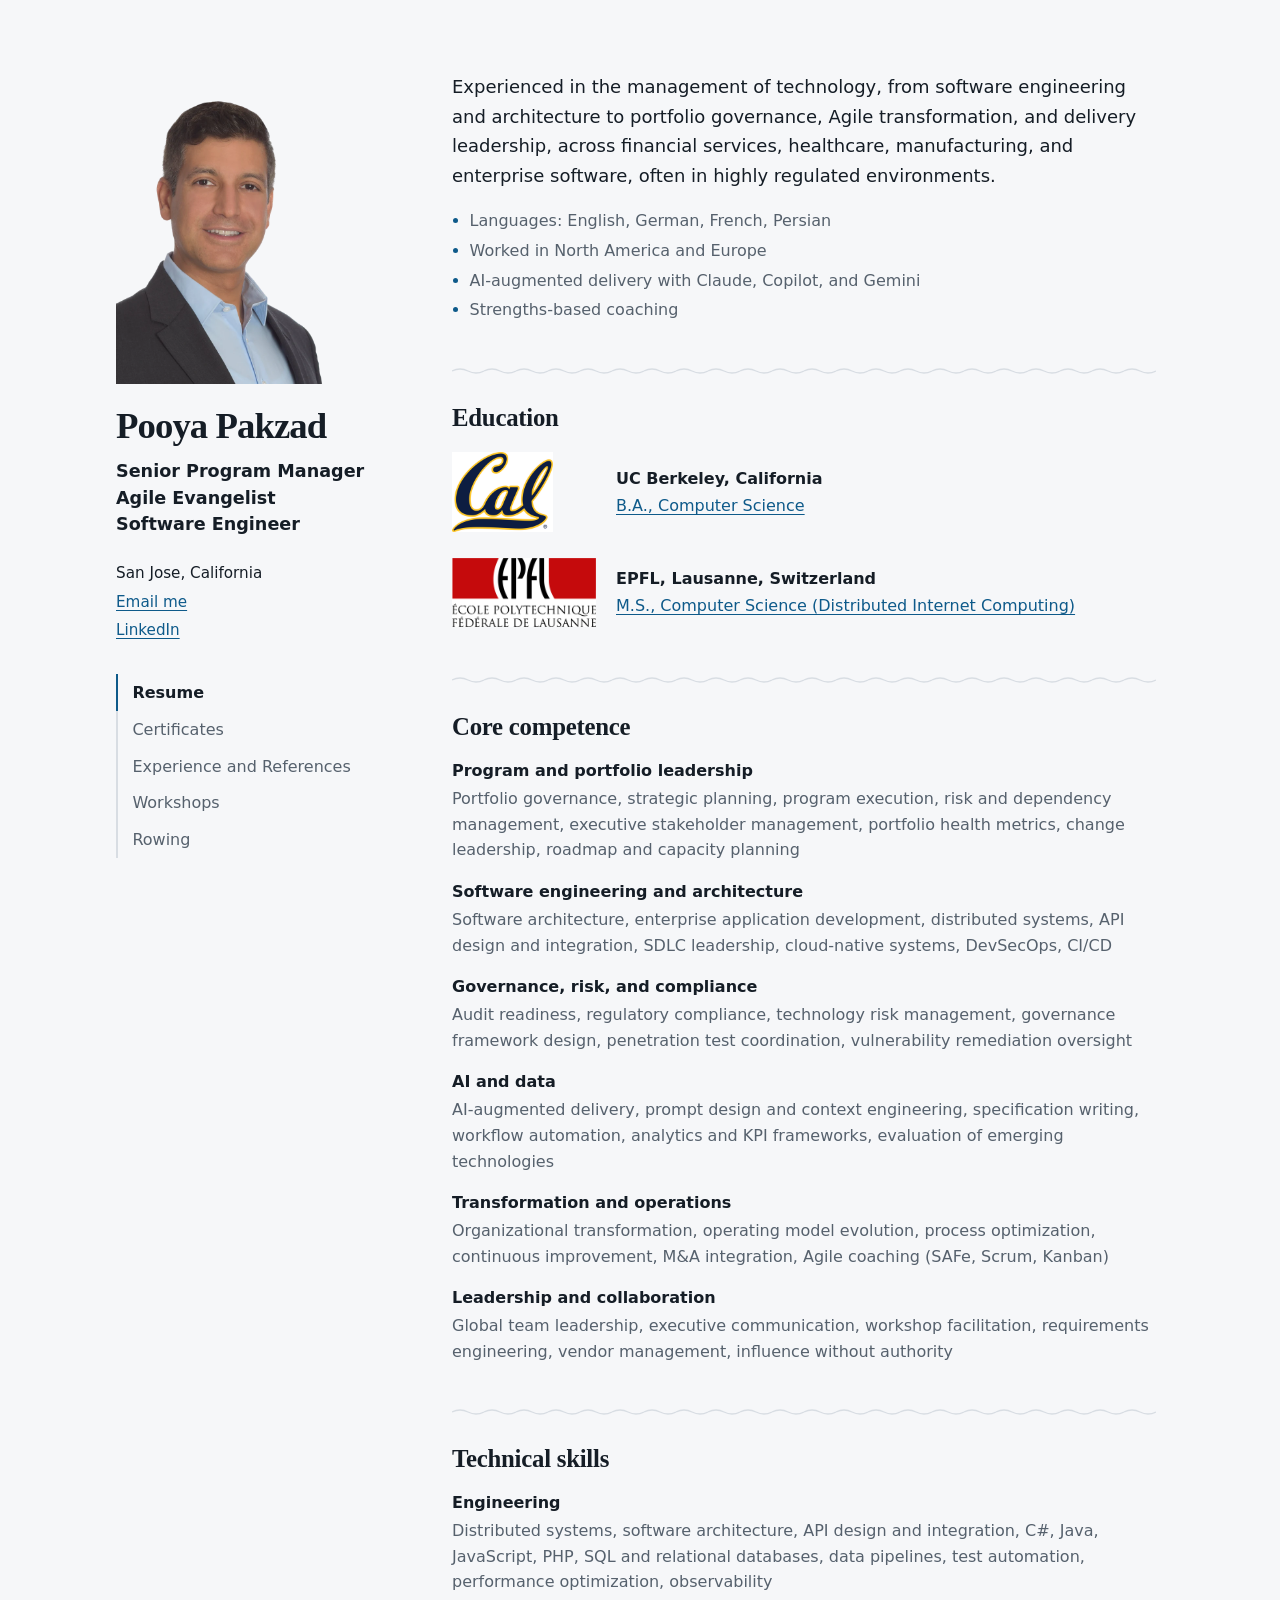
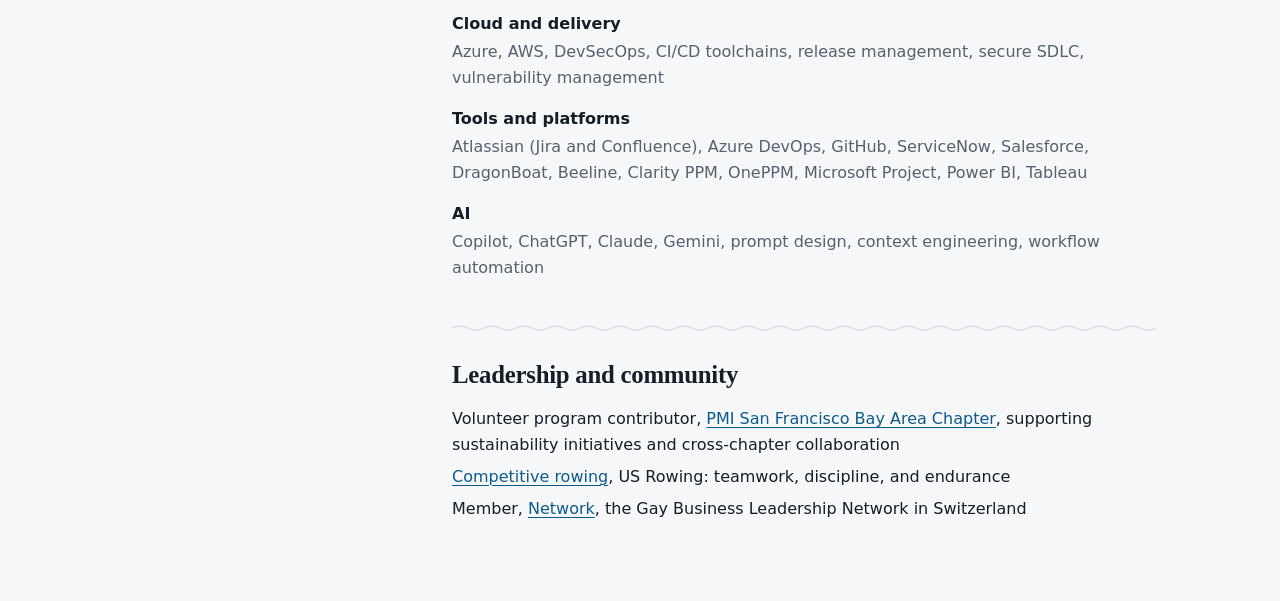
==== commit a75882c5: "Add files via upload" ====
--- a/index.html
+++ b/index.html
@@ -30,6 +30,7 @@
           <li><a href="certificates.html">Certificates</a></li>
           <li><a href="references.html">Experience and References</a></li>
           <li><a href="samples.html">Workshops</a></li>
+          <li><a href="rowing.html">Rowing</a></li>
         </ul>
       </nav>
     </header>
@@ -50,17 +51,17 @@
         <h2 id="education">Education</h2>
         <ul class="edu">
           <li>
-            <img class="edu-logo" src="Logos/epfl.png" alt="" onerror="this.style.visibility='hidden'">
+            <img class="edu-logo" src="Logos/uc-berkeley.png" alt="" onerror="this.style.visibility='hidden'">
             <div>
-              <p class="degree"><a href="Degrees/epfl-ms-computer-science.pdf" target="_blank" rel="noopener">M.S., Computer Science (Distributed Internet Computing)</a></p>
-              <p class="school">EPFL, Lausanne, Switzerland</p>
+              <p class="school">UC Berkeley, California</p>
+              <p class="degree"><a href="Degrees/uc-berkeley-ba-computer-science.pdf" target="_blank" rel="noopener">B.A., Computer Science</a></p>
             </div>
           </li>
           <li>
-            <img class="edu-logo" src="Logos/uc-berkeley.png" alt="" onerror="this.style.visibility='hidden'">
+            <img class="edu-logo" src="Logos/epfl.png" alt="" onerror="this.style.visibility='hidden'">
             <div>
-              <p class="degree"><a href="Degrees/uc-berkeley-ba-computer-science.pdf" target="_blank" rel="noopener">B.A., Computer Science</a></p>
-              <p class="school">UC Berkeley, California</p>
+              <p class="school">EPFL, Lausanne, Switzerland</p>
+              <p class="degree"><a href="Degrees/epfl-ms-computer-science.pdf" target="_blank" rel="noopener">M.S., Computer Science (Distributed Internet Computing)</a></p>
             </div>
           </li>
         </ul>
@@ -122,7 +123,7 @@
         <h2 id="community">Leadership and community</h2>
         <ul class="plain">
           <li>Volunteer program contributor, <a href="https://pmisfbac.org/sustainability" target="_blank" rel="noopener">PMI San Francisco Bay Area Chapter</a>, supporting sustainability initiatives and cross-chapter collaboration</li>
-          <li><a href="https://zurichpenguins.ch/" target="_blank" rel="noopener">Competitive rowing</a>, US Rowing: teamwork, discipline, and endurance</li>
+          <li><a href="rowing.html">Competitive rowing</a>, US Rowing: teamwork, discipline, and endurance</li>
           <li>Member, <a href="https://network.ch" target="_blank" rel="noopener">Network</a>, the Gay Business Leadership Network in Switzerland</li>
         </ul>
       </section>
--- a/style.css
+++ b/style.css
@@ -149,10 +149,24 @@
   font: 600 1.55rem / 1.2 var(--serif);
   letter-spacing: -0.01em;
 }
-.main section + section {
+.main section + section,
+.main .lede + section {
+  position: relative;
   margin-top: 2.75rem;
-  padding-top: 2rem;
-  border-top: 1px solid var(--rule);
+  padding-top: 2.25rem;
+}
+/* A faint ripple line between sections, a quiet nod to rowing */
+.main section + section::before,
+.main .lede + section::before {
+  content: "";
+  position: absolute;
+  top: 0;
+  left: 0;
+  right: 0;
+  height: 8px;
+  background: var(--rule);
+  -webkit-mask: url("data:image/svg+xml,%3Csvg xmlns='http://www.w3.org/2000/svg' width='32' height='8' viewBox='0 0 32 8'%3E%3Cpath d='M0 4 Q8 0 16 4 T32 4' fill='none' stroke='black' stroke-width='1.3'/%3E%3C/svg%3E") repeat-x left center / 32px 8px;
+  mask: url("data:image/svg+xml,%3Csvg xmlns='http://www.w3.org/2000/svg' width='32' height='8' viewBox='0 0 32 8'%3E%3Cpath d='M0 4 Q8 0 16 4 T32 4' fill='none' stroke='black' stroke-width='1.3'/%3E%3C/svg%3E") repeat-x left center / 32px 8px;
 }
 .lede { margin: 0; font-size: 1.125rem; line-height: 1.65; }
 .intro { margin: 0 0 2rem; color: var(--muted); }
@@ -224,8 +238,8 @@
     object-position: center;
   }
 }
-.edu .degree { margin: 0; font-weight: 600; }
-.edu .school { margin: 0.1rem 0 0; color: var(--muted); }
+.edu .school { margin: 0; font-weight: 600; }
+.edu .degree { margin: 0.1rem 0 0; }
 
 /* Document lists: certificates, references, samples */
 .main ul.docs { list-style: none; margin: 0; padding: 0; }
@@ -269,6 +283,28 @@
 }
 .docs.with-thumbs .what { flex: 1 1 16rem; min-width: 0; }
 .docs .links { margin: 0.6rem 0 0; }
+/* Rowing page: photo grid */
+.main ul.gallery {
+  list-style: none;
+  margin: 0;
+  padding: 0;
+  display: grid;
+  grid-template-columns: repeat(auto-fill, minmax(13rem, 1fr));
+  gap: 1rem;
+}
+.main .gallery li { margin: 0; }
+.gallery figure { margin: 0; }
+.gallery img {
+  display: block;
+  width: 100%;
+  height: auto;
+  aspect-ratio: 3 / 2;
+  object-fit: cover;
+  border-radius: 4px;
+  border: 1px solid var(--rule);
+}
+.gallery figcaption { margin-top: 0.4rem; color: var(--muted); font-size: 0.9rem; }
+
 @media print {
   body { background: #fff; color: #000; font-size: 10.5pt; }
   .nav, .noprint { display: none; }
